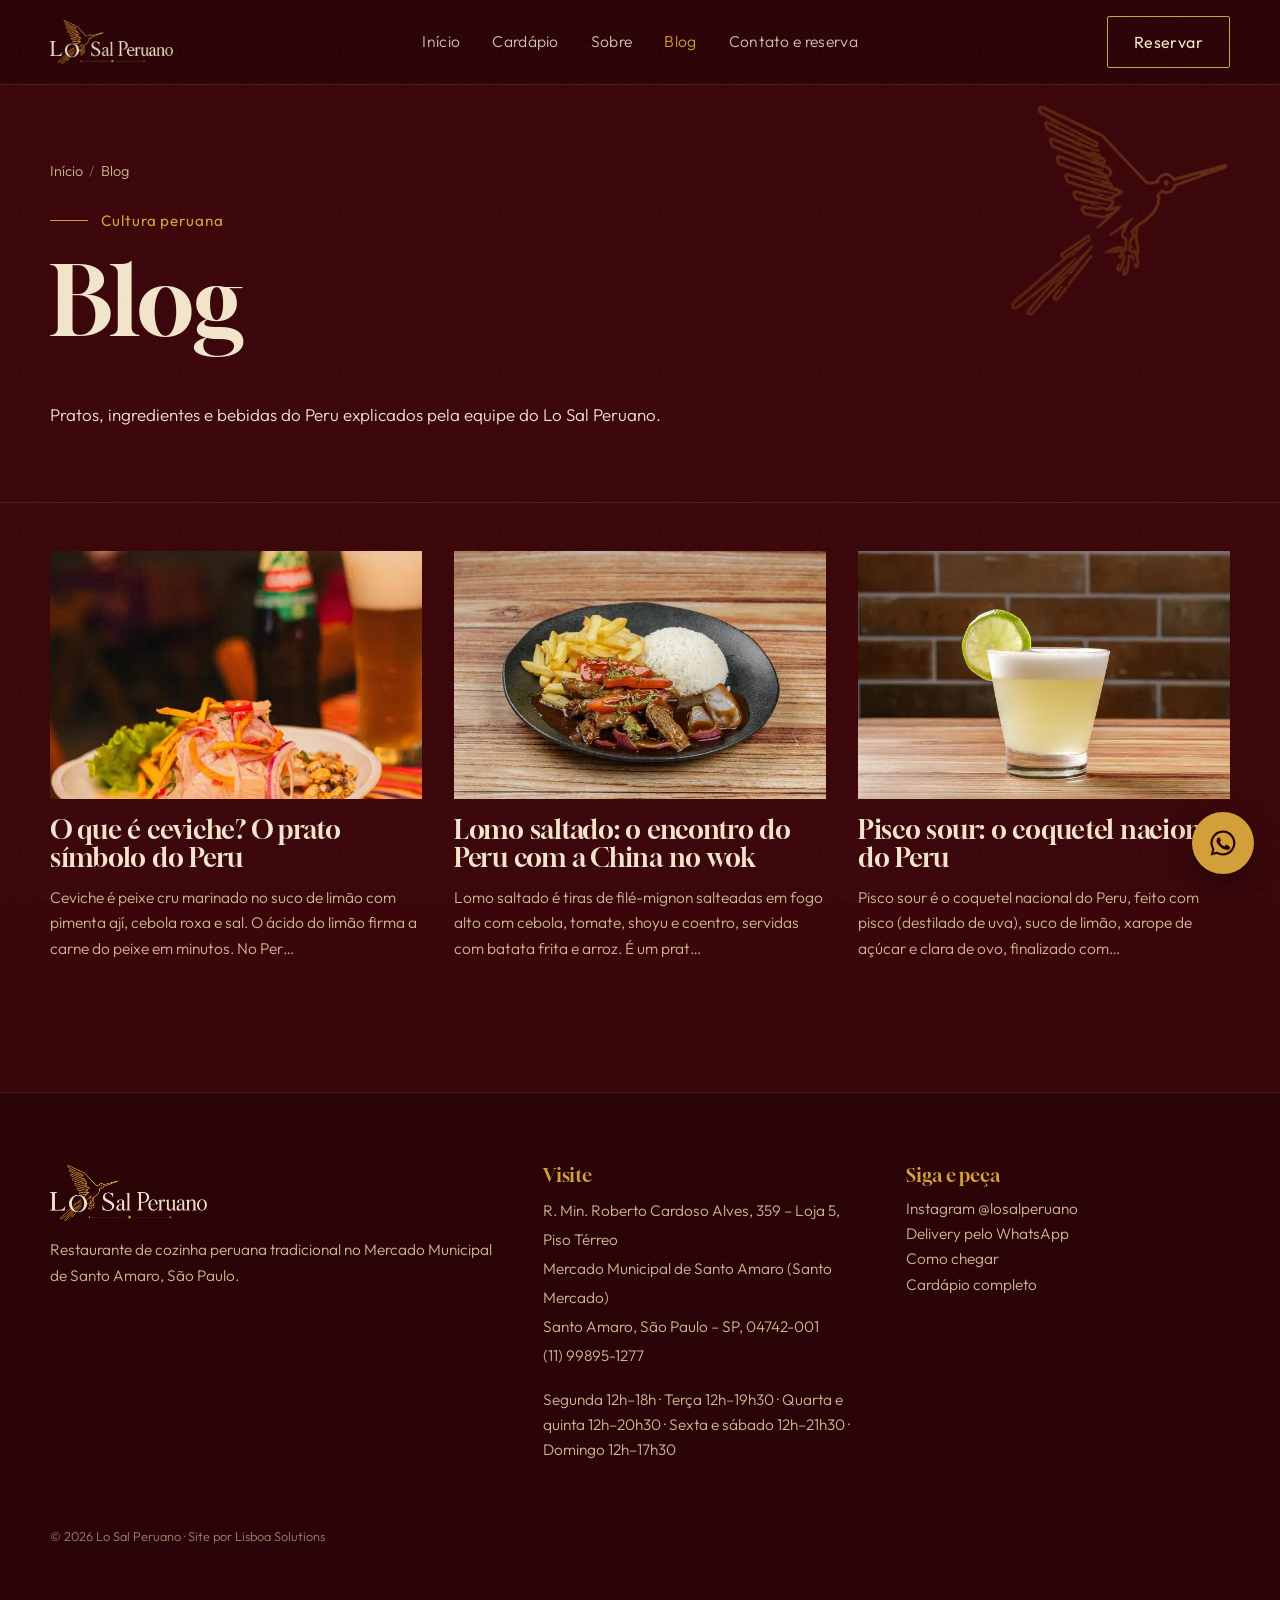
==== blog/index.html @ b94416a1 "Add files via upload" ====
<!doctype html><html lang="pt-BR"><head><meta charset="utf-8">
<script>(function(c,l,a,r,i,t,y){if(i==="CLARITY_ID")return;c[a]=c[a]||function(){(c[a].q=c[a].q||[]).push(arguments)};t=l.createElement(r);t.async=1;t.src="https://www.clarity.ms/tag/"+i;y=l.getElementsByTagName(r)[0];y.parentNode.insertBefore(t,y)})(window,document,"clarity","script","CLARITY_ID");</script>
<meta name="viewport" content="width=device-width,initial-scale=1,viewport-fit=cover">
<title>Blog Lo Sal Peruano | Cultura e Pratos do Peru</title><meta name="description" content="Ceviche, lomo saltado, pisco sour e outros clássicos da cozinha peruana explicados pelo Lo Sal Peruano, restaurante peruano em Santo Amaro, SP.">
<link rel="canonical" href="https://losalperuano.com.br/blog/"><meta name="robots" content="index,follow,max-image-preview:large">
<meta name="theme-color" content="#3B060A"><meta name="geo.region" content="BR-SP"><meta name="geo.placename" content="Santo Amaro, São Paulo">
<meta property="og:type" content="website"><meta property="og:locale" content="pt_BR"><meta property="og:site_name" content="Lo Sal Peruano">
<meta property="og:title" content="Blog Lo Sal Peruano | Cultura e Pratos do Peru"><meta property="og:description" content="Ceviche, lomo saltado, pisco sour e outros clássicos da cozinha peruana explicados pelo Lo Sal Peruano, restaurante peruano em Santo Amaro, SP."><meta property="og:url" content="https://losalperuano.com.br/blog/"><meta property="og:image" content="https://losalperuano.com.br/img/og.jpg">
<meta name="twitter:card" content="summary_large_image">
<link rel="icon" href="/favicon.ico" sizes="any"><link rel="icon" type="image/png" sizes="32x32" href="/favicon-32.png"><link rel="apple-touch-icon" href="/apple-touch-icon.png"><link rel="manifest" href="/site.webmanifest">
<link rel="preconnect" href="https://fonts.googleapis.com"><link rel="preconnect" href="https://fonts.gstatic.com" crossorigin>
<link rel="stylesheet" href="https://fonts.googleapis.com/css2?family=Gloock&family=Outfit:wght@300;400;500&display=swap" media="print" onload="this.media='all'">
<noscript><link rel="stylesheet" href="https://fonts.googleapis.com/css2?family=Gloock&family=Outfit:wght@300;400;500&display=swap"></noscript>
<link rel="stylesheet" href="/assets/style.css">
<script type="application/ld+json">{"@context":"https://schema.org","@graph":[{"@type":"BreadcrumbList","itemListElement":[{"@type":"ListItem","position":1,"name":"Início","item":"https://losalperuano.com.br/"},{"@type":"ListItem","position":2,"name":"Blog","item":"https://losalperuano.com.br/blog/"}]},{"@type":"Blog","url":"https://losalperuano.com.br/blog/","name":"Blog Lo Sal Peruano","publisher":{"@id":"https://losalperuano.com.br/#restaurante"}}]}</script></head><body><a class="skip" href="#conteudo">Pular para o conteúdo</a>
<header class="hdr"><div class="wrap"><a class="brand" href="/" aria-label="Lo Sal Peruano, página inicial"><img src="/img/logo.webp" alt="Lo Sal Peruano – Cocina Tradicional" width="600" height="214"></a>
<nav class="nav" aria-label="Principal"><a href="/">Início</a><a href="/cardapio/">Cardápio</a><a href="/sobre/">Sobre</a><a href="/blog/" aria-current="page">Blog</a><a href="/contato/">Contato e reserva</a></nav><a class="btn" href="https://wa.me/5511998951277?text=Ol%C3%A1%21%20Quero%20reservar%20uma%20mesa%20no%20Lo%20Sal%20Peruano." target="_blank" rel="noopener">Reservar</a>
<button class="menu-tg" aria-label="Abrir menu" aria-expanded="false"><span></span><span></span></button></div></header>
<main id="conteudo"><section class="page-hero"><img class="bird" src="/img/beija-flor.webp" alt="" width="256" height="248"><div class="wrap"><nav class="crumbs" aria-label="Você está em"><ol><li><a href="/">Início</a></li><li aria-current="page">Blog</li></ol></nav><p class="kicker">Cultura peruana</p><h1>Blog</h1><p class="lead">Pratos, ingredientes e bebidas do Peru explicados pela equipe do Lo Sal Peruano.</p></div></section><section style="padding-top:3rem"><div class="wrap posts"><a class="post-card rv" href="/blog/o-que-e-ceviche/"><img src="/img/ceviche-cusquena.webp" alt="O que é ceviche? O prato símbolo do Peru" width="640" height="427" loading="lazy"><h3>O que é ceviche? O prato símbolo do Peru</h3><p>Ceviche é peixe cru marinado no suco de limão com pimenta ají, cebola roxa e sal. O ácido do limão firma a carne do peixe em minutos. No Per…</p></a><a class="post-card rv" href="/blog/lomo-saltado/"><img src="/img/lomo-saltado.webp" alt="Lomo saltado: o encontro do Peru com a China no wok" width="640" height="427" loading="lazy"><h3>Lomo saltado: o encontro do Peru com a China no wok</h3><p>Lomo saltado é tiras de filé-mignon salteadas em fogo alto com cebola, tomate, shoyu e coentro, servidas com batata frita e arroz. É um prat…</p></a><a class="post-card rv" href="/blog/pisco-sour/"><img src="/img/pisco-sour.webp" alt="Pisco sour: o coquetel nacional do Peru" width="640" height="427" loading="lazy"><h3>Pisco sour: o coquetel nacional do Peru</h3><p>Pisco sour é o coquetel nacional do Peru, feito com pisco (destilado de uva), suco de limão, xarope de açúcar e clara de ovo, finalizado com…</p></a></div></section></main>
<footer class="ftr"><div class="wrap"><div class="grid"><div><img class="logo" src="/img/logo.webp" alt="Lo Sal Peruano" width="600" height="214" loading="lazy">
<p>Restaurante de cozinha peruana tradicional no Mercado Municipal de Santo Amaro, São Paulo.</p></div>
<div><h3>Visite</h3><address class="nap">R. Min. Roberto Cardoso Alves, 359 – Loja 5, Piso Térreo<br>Mercado Municipal de Santo Amaro (Santo Mercado)<br>Santo Amaro, São Paulo – SP, 04742-001<br><a href="tel:+551199895-1277">(11) 99895-1277</a></address><p style="margin-top:1rem">Segunda 12h–18h · Terça 12h–19h30 · Quarta e quinta 12h–20h30 · Sexta e sábado 12h–21h30 · Domingo 12h–17h30</p></div>
<div><h3>Siga e peça</h3><p><a href="https://www.instagram.com/losalperuano/" target="_blank" rel="noopener">Instagram @losalperuano</a><br><a href="https://wa.me/5511998951277?text=Ol%C3%A1%21%20Voc%C3%AAs%20fazem%20delivery%3F%20Quero%20fazer%20um%20pedido." target="_blank" rel="noopener">Delivery pelo WhatsApp</a><br><a href="https://www.google.com/maps?cid=2345966665367776987" target="_blank" rel="noopener">Como chegar</a><br><a href="/cardapio/">Cardápio completo</a></p></div></div>
<small>© 2026 Lo Sal Peruano · Site por Lisboa Solutions</small></div></footer>
<a class="fab" href="https://wa.me/5511998951277?text=Ol%C3%A1%21%20Quero%20reservar%20uma%20mesa%20no%20Lo%20Sal%20Peruano." target="_blank" rel="noopener" aria-label="Reservar pelo WhatsApp"><svg viewBox="0 0 24 24" aria-hidden="true"><path d="M12 2a10 10 0 0 0-8.6 15.1L2 22l5-1.3A10 10 0 1 0 12 2zm0 18.2c-1.5 0-3-.4-4.3-1.2l-.3-.2-3 .8.8-2.9-.2-.3A8.2 8.2 0 1 1 12 20.2zm4.5-6.1c-.2-.1-1.5-.7-1.7-.8-.2-.1-.4-.1-.6.1l-.8 1c-.1.2-.3.2-.5.1a6.7 6.7 0 0 1-3.3-2.9c-.3-.4.2-.4.7-1.3.1-.2 0-.3 0-.5l-.8-1.8c-.2-.5-.4-.4-.6-.4h-.5c-.2 0-.5.1-.7.3-.2.3-.9.9-.9 2.2s1 2.6 1.1 2.7c.1.2 1.9 2.9 4.6 4 1.7.7 2.4.8 3.2.7.5-.1 1.5-.6 1.8-1.2.2-.6.2-1.1.1-1.2l-.4-.2z"/></svg></a>
<nav class="bbar" aria-label="Ações rápidas"><a href="https://wa.me/5511998951277?text=Ol%C3%A1%21%20Quero%20reservar%20uma%20mesa%20no%20Lo%20Sal%20Peruano." target="_blank" rel="noopener"><svg viewBox="0 0 24 24" aria-hidden="true"><path d="M12 2a10 10 0 0 0-8.6 15.1L2 22l5-1.3A10 10 0 1 0 12 2zm0 18.2c-1.5 0-3-.4-4.3-1.2l-.3-.2-3 .8.8-2.9-.2-.3A8.2 8.2 0 1 1 12 20.2zm4.5-6.1c-.2-.1-1.5-.7-1.7-.8-.2-.1-.4-.1-.6.1l-.8 1c-.1.2-.3.2-.5.1a6.7 6.7 0 0 1-3.3-2.9c-.3-.4.2-.4.7-1.3.1-.2 0-.3 0-.5l-.8-1.8c-.2-.5-.4-.4-.6-.4h-.5c-.2 0-.5.1-.7.3-.2.3-.9.9-.9 2.2s1 2.6 1.1 2.7c.1.2 1.9 2.9 4.6 4 1.7.7 2.4.8 3.2.7.5-.1 1.5-.6 1.8-1.2.2-.6.2-1.1.1-1.2l-.4-.2z"/></svg>Reservar</a><a href="/cardapio/"><svg viewBox="0 0 24 24" aria-hidden="true"><path d="M4 3h2v8a2 2 0 0 0 2 2v8h2v-8a2 2 0 0 0 2-2V3h-2v6H9V3H7v6H6V3zm13 0c-2 0-3 2.5-3 6v5h2v7h2V3z"/></svg>Cardápio</a><a href="https://www.google.com/maps?cid=2345966665367776987" target="_blank" rel="noopener"><svg viewBox="0 0 24 24" aria-hidden="true"><path d="M12 2a7 7 0 0 0-7 7c0 5.2 7 13 7 13s7-7.8 7-13a7 7 0 0 0-7-7zm0 9.5A2.5 2.5 0 1 1 12 6.5a2.5 2.5 0 0 1 0 5z"/></svg>Rotas</a></nav>
<script src="/assets/main.js" defer></script></body></html>
---- assets/style.css ----
:root{--vinho:#3B060A;--vinho-2:#2A0407;--vinho-3:#4E0D12;--creme:#F4E6CC;--creme-2:#E9D6B2;--ouro:#D4A03A;--ouro-2:#B9842A;--txt:#F4E6CC;--muted:#CDB896;--serif:"Gloock",Georgia,"Times New Roman",serif;--sans:"Outfit",system-ui,-apple-system,"Segoe UI",sans-serif;--w:1180px;--r:2px}
*,*::before,*::after{box-sizing:border-box}
html{scroll-behavior:smooth;-webkit-text-size-adjust:100%}
body{margin:0;background:var(--vinho);color:var(--txt);font:300 1.0625rem/1.65 var(--sans);overflow-x:hidden}
body::before{content:"";position:fixed;inset:0;pointer-events:none;z-index:999;opacity:.07;background-image:url("data:image/svg+xml,%3Csvg xmlns='http://www.w3.org/2000/svg' width='160' height='160'%3E%3Cfilter id='n'%3E%3CfeTurbulence baseFrequency='.9' numOctaves='2'/%3E%3C/filter%3E%3Crect width='100%25' height='100%25' filter='url(%23n)'/%3E%3C/svg%3E")}
img{max-width:100%;height:auto;display:block}
a{color:inherit}
h1,h2,h3{font-family:var(--serif);font-weight:400;line-height:1.08;margin:0 0 .5em;letter-spacing:-.01em;color:var(--creme)}
h1{font-size:clamp(2.6rem,7.5vw,6rem)}
h2{font-size:clamp(2rem,4.6vw,3.6rem)}
h3{font-size:clamp(1.3rem,2.2vw,1.65rem)}
p{margin:0 0 1em;max-width:68ch}
.wrap{width:min(var(--w),100% - 2.5rem);margin-inline:auto}
.skip{position:absolute;left:-999px}.skip:focus{left:1rem;top:1rem;z-index:1000;background:var(--creme);color:var(--vinho);padding:.5rem 1rem}
.kicker{font-family:var(--sans);font-weight:400;color:var(--ouro);font-size:.95rem;letter-spacing:.06em;margin:0 0 1rem;display:flex;align-items:center;gap:.8rem}
.kicker::before{content:"";width:2.4rem;height:1px;background:var(--ouro)}
/* header */
.hdr{position:fixed;inset:0 0 auto;z-index:50;transition:background .4s,backdrop-filter .4s;padding:1rem 0}
.hdr.solid{background:rgba(42,4,7,.88);backdrop-filter:blur(10px);-webkit-backdrop-filter:blur(10px);border-bottom:1px solid rgba(212,160,58,.18)}
.hdr .wrap{display:flex;align-items:center;justify-content:space-between;gap:1rem}
.brand img{height:44px;width:auto}
.nav{display:flex;gap:2rem;align-items:center}
.nav a{text-decoration:none;font-size:.98rem;letter-spacing:.02em;opacity:.85;transition:opacity .2s,color .2s}
.nav a:hover,.nav a[aria-current]{opacity:1;color:var(--ouro)}
.btn{display:inline-flex;align-items:center;gap:.6rem;padding:.95rem 1.6rem;border:1px solid var(--ouro);color:var(--creme);text-decoration:none;font:400 1rem var(--sans);letter-spacing:.03em;border-radius:var(--r);transition:background .3s,color .3s;cursor:pointer;background:transparent}
.btn:hover{background:var(--ouro);color:var(--vinho-2)}
.btn.fill{background:var(--ouro);color:var(--vinho-2)}.btn.fill:hover{background:var(--creme)}
.btn svg{width:1.15em;height:1.15em;fill:currentColor}
.menu-tg{display:none;background:none;border:0;color:var(--creme);padding:.4rem;cursor:pointer}
.menu-tg span{display:block;width:26px;height:1px;background:currentColor;margin:7px 0}
/* hero */
.hero{position:relative;min-height:100svh;display:grid;align-items:end;overflow:hidden}
.hero picture,.hero img{position:absolute;inset:0;width:100%;height:100%;object-fit:cover}
.hero img{animation:kb 18s ease-out both}
@keyframes kb{from{transform:scale(1.12)}to{transform:scale(1)}}
.hero::after{content:"";position:absolute;inset:0;background:linear-gradient(180deg,rgba(42,4,7,.6) 0%,rgba(42,4,7,.35) 35%,rgba(42,4,7,.9) 72%,var(--vinho) 100%)}
.hero .wrap{position:relative;z-index:2;padding:9rem 0 4.5rem}
.hero h1{max-width:11ch}
.hero .lead{font-size:clamp(1.1rem,1.6vw,1.3rem);color:var(--creme-2);max-width:42ch}
.hero .ctas{display:flex;flex-wrap:wrap;gap:1rem;margin-top:2rem}
.rating{display:inline-flex;align-items:center;gap:.6rem;margin-top:2rem;color:var(--muted);font-size:.95rem}
.rating b{font-family:var(--serif);font-weight:400;font-size:1.6rem;color:var(--ouro)}
.page-hero{padding:10rem 0 3.5rem;position:relative;border-bottom:1px solid rgba(212,160,58,.15)}
.page-hero .bird{position:absolute;right:4%;top:6.5rem;width:min(220px,30vw);opacity:.22}
/* sections */
section{padding:clamp(4.5rem,9vw,8rem) 0}
.resumo{background:var(--creme);color:var(--vinho)}
.resumo h2,.resumo h3{color:var(--vinho)}
.resumo .kicker{color:var(--ouro-2)}.resumo .kicker::before{background:var(--ouro-2)}
.resumo-grid{display:grid;grid-template-columns:1.1fr 1fr;gap:clamp(2rem,6vw,6rem);align-items:start}
.facts{list-style:none;padding:0;margin:0;border-top:1px solid rgba(59,6,10,.2)}
.facts li{display:grid;grid-template-columns:9rem 1fr;gap:1rem;padding:1rem 0;border-bottom:1px solid rgba(59,6,10,.2)}
.facts span{color:var(--ouro-2);font-weight:400}
.facts a{color:var(--vinho)}
/* signature */
.sig{display:grid;grid-template-columns:repeat(12,1fr);gap:1.5rem}
.dish{position:relative;overflow:hidden;background:var(--vinho-2);text-decoration:none}
.dish img{width:100%;height:100%;object-fit:cover;transition:transform 1.2s cubic-bezier(.2,.7,.2,1)}
.dish:hover img{transform:scale(1.06)}
.dish .cap{position:absolute;inset:auto 0 0;padding:1.6rem;background:linear-gradient(transparent,rgba(42,4,7,.92))}
.dish .cap h3{margin:0 0 .2rem}
.dish .cap p{margin:0;color:var(--muted);font-size:.95rem}
.dish .pr{color:var(--ouro);font-family:var(--serif);font-size:1.1rem}
.d1{grid-column:span 7;aspect-ratio:4/5}.d2{grid-column:span 5;aspect-ratio:4/5;margin-top:5rem}
.d3,.d4,.d5{grid-column:span 4;aspect-ratio:1}
.split{display:grid;grid-template-columns:1fr 1fr;gap:clamp(2rem,6vw,6rem);align-items:center}
.split img{aspect-ratio:4/5;object-fit:cover;width:100%}
.band{background:var(--vinho-2);border-block:1px solid rgba(212,160,58,.15)}
.band .bird{width:90px;margin-bottom:1.5rem}
/* menu */
.mnav{position:sticky;top:76px;z-index:20;background:rgba(42,4,7,.95);backdrop-filter:blur(8px);border-bottom:1px solid rgba(212,160,58,.18)}
.mnav ul{display:flex;gap:1.6rem;overflow-x:auto;list-style:none;margin:0;padding:1rem 0;scrollbar-width:none}
.mnav ul::-webkit-scrollbar{display:none}
.mnav a{white-space:nowrap;text-decoration:none;opacity:.8;font-size:.97rem}.mnav a:hover{color:var(--ouro);opacity:1}
.msec{padding:4.5rem 0 1rem;scroll-margin-top:140px}
.msec header{display:flex;align-items:baseline;gap:1.2rem;border-bottom:1px solid var(--ouro);padding-bottom:1rem;margin-bottom:2rem}
.msec header h2{margin:0}
.msec header em{font-style:normal;color:var(--muted)}
.items{display:grid;grid-template-columns:1fr 1fr;gap:2.5rem 4rem}
.item{display:grid;grid-template-columns:auto 1fr;gap:1.2rem;align-items:start}
.item img{width:112px;height:112px;object-fit:cover;border-radius:50%;border:1px solid rgba(212,160,58,.4)}
.item .row{display:flex;align-items:baseline;gap:.6rem}
.item h3{margin:0;font-size:1.35rem}
.item .row i{flex:1;border-bottom:1px dotted rgba(212,160,58,.5);transform:translateY(-.3em)}
.item .row b{font-family:var(--serif);font-weight:400;color:var(--ouro);white-space:nowrap;font-size:1.15rem}
.item p{margin:.4rem 0 0;color:var(--muted);font-size:.97rem}
.item .vs{font-size:.92rem;color:var(--creme-2);margin-top:.3rem}
.tag{display:inline-block;font-size:.78rem;border:1px solid var(--ouro);color:var(--ouro);padding:.05rem .5rem;margin-left:.4rem;vertical-align:middle;border-radius:20px;font-family:var(--sans)}
/* faq */
.faq details{border-bottom:1px solid rgba(212,160,58,.25);padding:1.3rem 0}
.faq summary{cursor:pointer;list-style:none;font-family:var(--serif);font-size:clamp(1.2rem,2vw,1.5rem);display:flex;justify-content:space-between;gap:1rem}
.faq summary::-webkit-details-marker{display:none}
.faq summary::after{content:"+";color:var(--ouro);transition:transform .3s}
.faq details[open] summary::after{transform:rotate(45deg)}
.faq details p{margin:.9rem 0 0;color:var(--creme-2)}
/* contact */
.map{width:100%;aspect-ratio:4/3;border:0;filter:grayscale(.4) contrast(1.05) sepia(.25)}
.nap{font-style:normal;line-height:1.9}
.nap strong{font-family:var(--serif);font-weight:400;font-size:1.4rem;display:block;margin-bottom:.4rem}
.wa-list{display:grid;gap:.8rem;margin:1.5rem 0}
/* blog */
.posts{display:grid;grid-template-columns:repeat(3,1fr);gap:2rem}
.post-card{text-decoration:none;display:block}
.post-card img{aspect-ratio:3/2;object-fit:cover;width:100%;margin-bottom:1rem}
.post-card p{color:var(--muted);font-size:.97rem}
.article{max-width:720px}
.article p,.article li{font-size:1.1rem;color:var(--creme-2)}
.article h2{font-size:clamp(1.6rem,3vw,2.2rem);margin-top:2.2rem}
.tldr{border-left:2px solid var(--ouro);padding:1rem 1.4rem;background:rgba(244,230,204,.05);margin:0 0 2rem}
.tldr p{margin:0}
.crumbs{font-size:.9rem;color:var(--muted);margin-bottom:1.5rem}
.crumbs ol{list-style:none;padding:0;margin:0;display:flex;flex-wrap:wrap;gap:.4rem}
.crumbs li+li::before{content:"/";margin-right:.4rem;opacity:.5}
.crumbs a{text-decoration:none}.crumbs a:hover{color:var(--ouro)}
/* footer */
.ftr{background:var(--vinho-2);padding:4.5rem 0 7rem;border-top:1px solid rgba(212,160,58,.18);font-size:.96rem;color:var(--muted)}
.ftr .grid{display:grid;grid-template-columns:1.4fr 1fr 1fr;gap:2.5rem}
.ftr h3{font-size:1.2rem;color:var(--ouro)}
.ftr a{text-decoration:none}.ftr a:hover{color:var(--ouro)}
.ftr .logo{height:56px;width:auto;margin-bottom:1rem}
.ftr small{display:block;margin-top:3rem;opacity:.7}
/* floating / bottom bar */
.fab{position:fixed;right:1.6rem;bottom:1.6rem;z-index:60;width:62px;height:62px;border-radius:50%;background:var(--ouro);display:grid;place-items:center;box-shadow:0 10px 30px rgba(0,0,0,.4);transition:transform .3s}
.fab:hover{transform:scale(1.08)}.fab svg{width:30px;height:30px;fill:var(--vinho-2)}
.bbar{display:none}
/* reveal */
.rv{opacity:0;transform:translateY(28px);transition:opacity 1s cubic-bezier(.2,.7,.2,1),transform 1s cubic-bezier(.2,.7,.2,1)}
.rv.in{opacity:1;transform:none}
@media (prefers-reduced-motion:reduce){.rv{opacity:1;transform:none}.hero img{animation:none}*{transition:none!important}}
@media (max-width:900px){
 .nav{position:fixed;inset:0;background:var(--vinho-2);flex-direction:column;justify-content:center;gap:1.6rem;font-size:1.6rem;transform:translateX(100%);transition:transform .4s}
 .nav a{font-family:var(--serif);font-size:1.9rem}
 .nav.open{transform:none}.menu-tg{display:block;position:relative;z-index:60}
 .hdr .btn{display:none}
 .resumo-grid,.split,.items,.ftr .grid{grid-template-columns:1fr}
 .posts{grid-template-columns:1fr}
 .sig{grid-template-columns:1fr 1fr;gap:1rem}
 .d1,.d2{grid-column:span 2;margin:0;aspect-ratio:4/5}.d3,.d4,.d5{grid-column:span 1}.d5{grid-column:span 2;aspect-ratio:16/10}
 .facts li{grid-template-columns:1fr;gap:.2rem}
 .fab{display:none}
 .bbar{display:grid;grid-template-columns:1.4fr 1fr 1fr;position:fixed;inset:auto 0 0;z-index:60;background:var(--vinho-2);border-top:1px solid rgba(212,160,58,.3);padding-bottom:env(safe-area-inset-bottom)}
 .bbar a{display:flex;flex-direction:column;align-items:center;gap:.15rem;padding:.6rem .3rem;text-decoration:none;font-size:.8rem}
 .bbar a:first-child{background:var(--ouro);color:var(--vinho-2);font-weight:500}
 .bbar svg{width:20px;height:20px;fill:currentColor}
 .mnav{top:70px}
 .item img{width:84px;height:84px}
}
.item.noimg{grid-template-columns:1fr}
@media (min-width:901px){.hero::before{content:"";position:absolute;inset:0;z-index:1;background:linear-gradient(90deg,rgba(42,4,7,.85),rgba(42,4,7,0) 60%)}}
.hrs li{grid-template-columns:7rem 1fr;border-color:rgba(212,160,58,.2)}.hrs span{color:var(--ouro)}
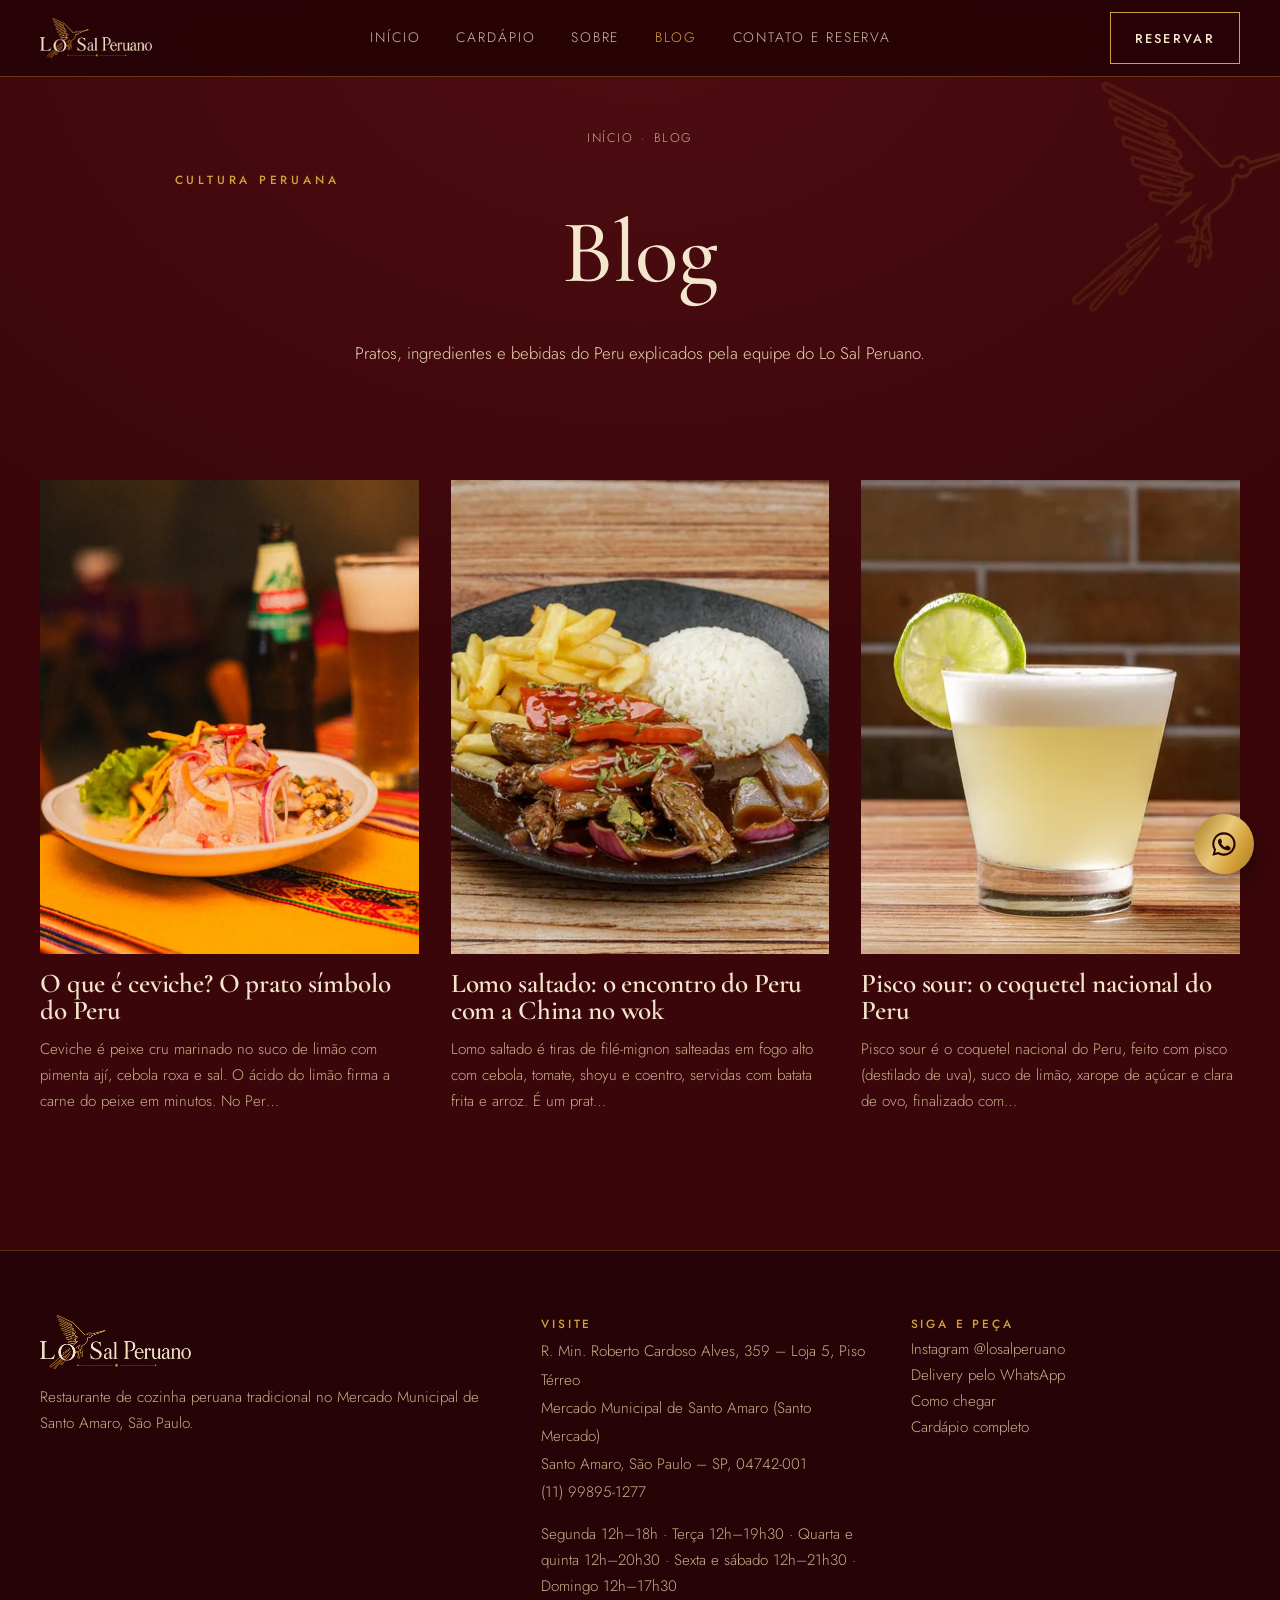
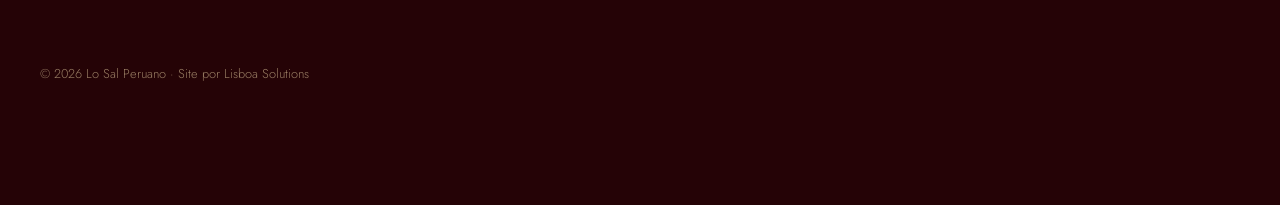
==== commit 260252f3: "Add files via upload" ====
--- a/blog/index.html
+++ b/blog/index.html
@@ -9,14 +9,14 @@
 <meta name="twitter:card" content="summary_large_image">
 <link rel="icon" href="/favicon.ico" sizes="any"><link rel="icon" type="image/png" sizes="32x32" href="/favicon-32.png"><link rel="apple-touch-icon" href="/apple-touch-icon.png"><link rel="manifest" href="/site.webmanifest">
 <link rel="preconnect" href="https://fonts.googleapis.com"><link rel="preconnect" href="https://fonts.gstatic.com" crossorigin>
-<link rel="stylesheet" href="https://fonts.googleapis.com/css2?family=Gloock&family=Outfit:wght@300;400;500&display=swap" media="print" onload="this.media='all'">
-<noscript><link rel="stylesheet" href="https://fonts.googleapis.com/css2?family=Gloock&family=Outfit:wght@300;400;500&display=swap"></noscript>
+<link rel="stylesheet" href="https://fonts.googleapis.com/css2?family=Cormorant+Garamond:ital,wght@0,500;0,600;1,400&family=Jost:wght@300;400;500&display=swap" media="print" onload="this.media='all'">
+<noscript><link rel="stylesheet" href="https://fonts.googleapis.com/css2?family=Cormorant+Garamond:ital,wght@0,500;0,600;1,400&family=Jost:wght@300;400;500&display=swap"></noscript>
 <link rel="stylesheet" href="/assets/style.css">
 <script type="application/ld+json">{"@context":"https://schema.org","@graph":[{"@type":"BreadcrumbList","itemListElement":[{"@type":"ListItem","position":1,"name":"Início","item":"https://losalperuano.com.br/"},{"@type":"ListItem","position":2,"name":"Blog","item":"https://losalperuano.com.br/blog/"}]},{"@type":"Blog","url":"https://losalperuano.com.br/blog/","name":"Blog Lo Sal Peruano","publisher":{"@id":"https://losalperuano.com.br/#restaurante"}}]}</script></head><body><a class="skip" href="#conteudo">Pular para o conteúdo</a>
 <header class="hdr"><div class="wrap"><a class="brand" href="/" aria-label="Lo Sal Peruano, página inicial"><img src="/img/logo.webp" alt="Lo Sal Peruano – Cocina Tradicional" width="600" height="214"></a>
 <nav class="nav" aria-label="Principal"><a href="/">Início</a><a href="/cardapio/">Cardápio</a><a href="/sobre/">Sobre</a><a href="/blog/" aria-current="page">Blog</a><a href="/contato/">Contato e reserva</a></nav><a class="btn" href="https://wa.me/5511998951277?text=Ol%C3%A1%21%20Quero%20reservar%20uma%20mesa%20no%20Lo%20Sal%20Peruano." target="_blank" rel="noopener">Reservar</a>
 <button class="menu-tg" aria-label="Abrir menu" aria-expanded="false"><span></span><span></span></button></div></header>
-<main id="conteudo"><section class="page-hero"><img class="bird" src="/img/beija-flor.webp" alt="" width="256" height="248"><div class="wrap"><nav class="crumbs" aria-label="Você está em"><ol><li><a href="/">Início</a></li><li aria-current="page">Blog</li></ol></nav><p class="kicker">Cultura peruana</p><h1>Blog</h1><p class="lead">Pratos, ingredientes e bebidas do Peru explicados pela equipe do Lo Sal Peruano.</p></div></section><section style="padding-top:3rem"><div class="wrap posts"><a class="post-card rv" href="/blog/o-que-e-ceviche/"><img src="/img/ceviche-cusquena.webp" alt="O que é ceviche? O prato símbolo do Peru" width="640" height="427" loading="lazy"><h3>O que é ceviche? O prato símbolo do Peru</h3><p>Ceviche é peixe cru marinado no suco de limão com pimenta ají, cebola roxa e sal. O ácido do limão firma a carne do peixe em minutos. No Per…</p></a><a class="post-card rv" href="/blog/lomo-saltado/"><img src="/img/lomo-saltado.webp" alt="Lomo saltado: o encontro do Peru com a China no wok" width="640" height="427" loading="lazy"><h3>Lomo saltado: o encontro do Peru com a China no wok</h3><p>Lomo saltado é tiras de filé-mignon salteadas em fogo alto com cebola, tomate, shoyu e coentro, servidas com batata frita e arroz. É um prat…</p></a><a class="post-card rv" href="/blog/pisco-sour/"><img src="/img/pisco-sour.webp" alt="Pisco sour: o coquetel nacional do Peru" width="640" height="427" loading="lazy"><h3>Pisco sour: o coquetel nacional do Peru</h3><p>Pisco sour é o coquetel nacional do Peru, feito com pisco (destilado de uva), suco de limão, xarope de açúcar e clara de ovo, finalizado com…</p></a></div></section></main>
+<main id="conteudo"><section class="page-hero"><img class="bird" src="/img/beija-flor.webp" alt="" width="256" height="248"><div class="wrap"><nav class="crumbs" aria-label="Você está em"><ol><li><a href="/">Início</a></li><li aria-current="page">Blog</li></ol></nav><p class="kicker">Cultura peruana</p><h1>Blog</h1><p class="lead">Pratos, ingredientes e bebidas do Peru explicados pela equipe do Lo Sal Peruano.</p></div></section><section style="padding-top:3rem"><div class="wrap posts"><a class="post-card rv" href="/blog/o-que-e-ceviche/"><img src="/img/slide/ceviche-de-pescado.webp" alt="O que é ceviche? O prato símbolo do Peru" width="640" height="427" loading="lazy"><h3>O que é ceviche? O prato símbolo do Peru</h3><p>Ceviche é peixe cru marinado no suco de limão com pimenta ají, cebola roxa e sal. O ácido do limão firma a carne do peixe em minutos. No Per…</p></a><a class="post-card rv" href="/blog/lomo-saltado/"><img src="/img/sq/lomo-saltado.webp" alt="Lomo saltado: o encontro do Peru com a China no wok" width="640" height="427" loading="lazy"><h3>Lomo saltado: o encontro do Peru com a China no wok</h3><p>Lomo saltado é tiras de filé-mignon salteadas em fogo alto com cebola, tomate, shoyu e coentro, servidas com batata frita e arroz. É um prat…</p></a><a class="post-card rv" href="/blog/pisco-sour/"><img src="/img/sq/pisco-sour.webp" alt="Pisco sour: o coquetel nacional do Peru" width="640" height="427" loading="lazy"><h3>Pisco sour: o coquetel nacional do Peru</h3><p>Pisco sour é o coquetel nacional do Peru, feito com pisco (destilado de uva), suco de limão, xarope de açúcar e clara de ovo, finalizado com…</p></a></div></section></main>
 <footer class="ftr"><div class="wrap"><div class="grid"><div><img class="logo" src="/img/logo.webp" alt="Lo Sal Peruano" width="600" height="214" loading="lazy">
 <p>Restaurante de cozinha peruana tradicional no Mercado Municipal de Santo Amaro, São Paulo.</p></div>
 <div><h3>Visite</h3><address class="nap">R. Min. Roberto Cardoso Alves, 359 – Loja 5, Piso Térreo<br>Mercado Municipal de Santo Amaro (Santo Mercado)<br>Santo Amaro, São Paulo – SP, 04742-001<br><a href="tel:+551199895-1277">(11) 99895-1277</a></address><p style="margin-top:1rem">Segunda 12h–18h · Terça 12h–19h30 · Quarta e quinta 12h–20h30 · Sexta e sábado 12h–21h30 · Domingo 12h–17h30</p></div>
--- a/assets/style.css
+++ b/assets/style.css
@@ -1,150 +1,188 @@
-:root{--vinho:#3B060A;--vinho-2:#2A0407;--vinho-3:#4E0D12;--creme:#F4E6CC;--creme-2:#E9D6B2;--ouro:#D4A03A;--ouro-2:#B9842A;--txt:#F4E6CC;--muted:#CDB896;--serif:"Gloock",Georgia,"Times New Roman",serif;--sans:"Outfit",system-ui,-apple-system,"Segoe UI",sans-serif;--w:1180px;--r:2px}
+:root{--vinho:#3B060A;--vinho-2:#250306;--vinho-3:#4A0B10;--creme:#F4E6CC;--creme-2:#E6D3B0;--ouro:#D4A03A;--ouro-2:#E9C877;--ouro-3:#A87A24;--muted:#C9B08A;--serif:"Cormorant Garamond","Cormorant",Georgia,serif;--sans:"Jost",system-ui,-apple-system,"Segoe UI",sans-serif;--w:1200px;--line:rgba(212,160,58,.28);--gold:linear-gradient(120deg,#A87A24 0%,#E9C877 45%,#D4A03A 70%,#A87A24 100%)}
 *,*::before,*::after{box-sizing:border-box}
 html{scroll-behavior:smooth;-webkit-text-size-adjust:100%}
-body{margin:0;background:var(--vinho);color:var(--txt);font:300 1.0625rem/1.65 var(--sans);overflow-x:hidden}
-body::before{content:"";position:fixed;inset:0;pointer-events:none;z-index:999;opacity:.07;background-image:url("data:image/svg+xml,%3Csvg xmlns='http://www.w3.org/2000/svg' width='160' height='160'%3E%3Cfilter id='n'%3E%3CfeTurbulence baseFrequency='.9' numOctaves='2'/%3E%3C/filter%3E%3Crect width='100%25' height='100%25' filter='url(%23n)'/%3E%3C/svg%3E")}
+body{margin:0;background:var(--vinho);color:var(--creme);font:300 1.05rem/1.7 var(--sans);overflow-x:hidden;-webkit-font-smoothing:antialiased;background-image:radial-gradient(120% 60% at 50% 0%,#4E0D12 0%,transparent 60%)}
 img{max-width:100%;height:auto;display:block}
 a{color:inherit}
-h1,h2,h3{font-family:var(--serif);font-weight:400;line-height:1.08;margin:0 0 .5em;letter-spacing:-.01em;color:var(--creme)}
-h1{font-size:clamp(2.6rem,7.5vw,6rem)}
-h2{font-size:clamp(2rem,4.6vw,3.6rem)}
-h3{font-size:clamp(1.3rem,2.2vw,1.65rem)}
-p{margin:0 0 1em;max-width:68ch}
+h1,h2,h3{font-family:var(--serif);font-weight:500;line-height:1.02;margin:0 0 .45em;color:var(--creme);letter-spacing:-.005em}
+h1{font-size:clamp(2.9rem,11vw,5.6rem)}
+h2{font-size:clamp(2.2rem,7.5vw,3.8rem)}
+h3{font-size:clamp(1.35rem,4.6vw,1.7rem);font-weight:600}
+h1 em,h2 em{font-style:italic;font-weight:400;background:var(--gold);-webkit-background-clip:text;background-clip:text;color:transparent}
+p{margin:0 0 1em;max-width:62ch}
 .wrap{width:min(var(--w),100% - 2.5rem);margin-inline:auto}
 .skip{position:absolute;left:-999px}.skip:focus{left:1rem;top:1rem;z-index:1000;background:var(--creme);color:var(--vinho);padding:.5rem 1rem}
-.kicker{font-family:var(--sans);font-weight:400;color:var(--ouro);font-size:.95rem;letter-spacing:.06em;margin:0 0 1rem;display:flex;align-items:center;gap:.8rem}
-.kicker::before{content:"";width:2.4rem;height:1px;background:var(--ouro)}
+.kicker{font:500 .74rem/1.4 var(--sans);letter-spacing:.32em;text-transform:uppercase;color:var(--ouro);margin:0 0 1.2rem;display:flex;align-items:center;gap:.9rem}
+.kicker::before{content:"";width:28px;height:1px;background:var(--ouro);flex:none}
+.orn{display:flex;align-items:center;gap:.8rem;color:var(--ouro);margin:1.6rem 0}
+.orn::before,.orn::after{content:"";height:1px;flex:1;max-width:120px;background:linear-gradient(90deg,transparent,var(--ouro))}
+.orn::after{transform:scaleX(-1)}
+.orn i{width:7px;height:7px;background:var(--ouro);transform:rotate(45deg)}
 /* header */
-.hdr{position:fixed;inset:0 0 auto;z-index:50;transition:background .4s,backdrop-filter .4s;padding:1rem 0}
-.hdr.solid{background:rgba(42,4,7,.88);backdrop-filter:blur(10px);-webkit-backdrop-filter:blur(10px);border-bottom:1px solid rgba(212,160,58,.18)}
+.hdr{position:fixed;inset:0 0 auto;z-index:50;padding:.75rem 0;transition:background .35s,box-shadow .35s;padding-top:calc(.75rem + env(safe-area-inset-top))}
+.hdr.solid{background:rgba(37,3,6,.9);backdrop-filter:blur(12px);-webkit-backdrop-filter:blur(12px);box-shadow:0 1px 0 var(--line)}
 .hdr .wrap{display:flex;align-items:center;justify-content:space-between;gap:1rem}
-.brand img{height:44px;width:auto}
-.nav{display:flex;gap:2rem;align-items:center}
-.nav a{text-decoration:none;font-size:.98rem;letter-spacing:.02em;opacity:.85;transition:opacity .2s,color .2s}
+.brand img{height:40px;width:auto}
+.nav{display:flex;gap:2.2rem;align-items:center}
+.nav a{text-decoration:none;font-size:.86rem;letter-spacing:.14em;text-transform:uppercase;opacity:.82;transition:opacity .2s,color .2s}
 .nav a:hover,.nav a[aria-current]{opacity:1;color:var(--ouro)}
-.btn{display:inline-flex;align-items:center;gap:.6rem;padding:.95rem 1.6rem;border:1px solid var(--ouro);color:var(--creme);text-decoration:none;font:400 1rem var(--sans);letter-spacing:.03em;border-radius:var(--r);transition:background .3s,color .3s;cursor:pointer;background:transparent}
-.btn:hover{background:var(--ouro);color:var(--vinho-2)}
-.btn.fill{background:var(--ouro);color:var(--vinho-2)}.btn.fill:hover{background:var(--creme)}
-.btn svg{width:1.15em;height:1.15em;fill:currentColor}
-.menu-tg{display:none;background:none;border:0;color:var(--creme);padding:.4rem;cursor:pointer}
+.btn{display:inline-flex;align-items:center;justify-content:center;gap:.6rem;min-height:52px;padding:.85rem 1.5rem;border:1px solid var(--ouro);color:var(--creme);text-decoration:none;font:500 .8rem var(--sans);letter-spacing:.18em;text-transform:uppercase;transition:background .3s,color .3s,border-color .3s;background:transparent}
+.btn:hover{background:rgba(212,160,58,.12)}
+.btn.fill{background:var(--gold);border-color:transparent;color:var(--vinho-2)}
+.btn.fill:hover{filter:brightness(1.08)}
+.btn svg{width:18px;height:18px;fill:currentColor;flex:none}
+.menu-tg{display:none;background:none;border:0;color:var(--creme);padding:.5rem;cursor:pointer}
 .menu-tg span{display:block;width:26px;height:1px;background:currentColor;margin:7px 0}
 /* hero */
-.hero{position:relative;min-height:100svh;display:grid;align-items:end;overflow:hidden}
-.hero picture,.hero img{position:absolute;inset:0;width:100%;height:100%;object-fit:cover}
-.hero img{animation:kb 18s ease-out both}
-@keyframes kb{from{transform:scale(1.12)}to{transform:scale(1)}}
-.hero::after{content:"";position:absolute;inset:0;background:linear-gradient(180deg,rgba(42,4,7,.6) 0%,rgba(42,4,7,.35) 35%,rgba(42,4,7,.9) 72%,var(--vinho) 100%)}
-.hero .wrap{position:relative;z-index:2;padding:9rem 0 4.5rem}
-.hero h1{max-width:11ch}
-.hero .lead{font-size:clamp(1.1rem,1.6vw,1.3rem);color:var(--creme-2);max-width:42ch}
-.hero .ctas{display:flex;flex-wrap:wrap;gap:1rem;margin-top:2rem}
-.rating{display:inline-flex;align-items:center;gap:.6rem;margin-top:2rem;color:var(--muted);font-size:.95rem}
-.rating b{font-family:var(--serif);font-weight:400;font-size:1.6rem;color:var(--ouro)}
-.page-hero{padding:10rem 0 3.5rem;position:relative;border-bottom:1px solid rgba(212,160,58,.15)}
-.page-hero .bird{position:absolute;right:4%;top:6.5rem;width:min(220px,30vw);opacity:.22}
-/* sections */
-section{padding:clamp(4.5rem,9vw,8rem) 0}
-.resumo{background:var(--creme);color:var(--vinho)}
-.resumo h2,.resumo h3{color:var(--vinho)}
-.resumo .kicker{color:var(--ouro-2)}.resumo .kicker::before{background:var(--ouro-2)}
-.resumo-grid{display:grid;grid-template-columns:1.1fr 1fr;gap:clamp(2rem,6vw,6rem);align-items:start}
-.facts{list-style:none;padding:0;margin:0;border-top:1px solid rgba(59,6,10,.2)}
-.facts li{display:grid;grid-template-columns:9rem 1fr;gap:1rem;padding:1rem 0;border-bottom:1px solid rgba(59,6,10,.2)}
-.facts span{color:var(--ouro-2);font-weight:400}
-.facts a{color:var(--vinho)}
-/* signature */
-.sig{display:grid;grid-template-columns:repeat(12,1fr);gap:1.5rem}
-.dish{position:relative;overflow:hidden;background:var(--vinho-2);text-decoration:none}
-.dish img{width:100%;height:100%;object-fit:cover;transition:transform 1.2s cubic-bezier(.2,.7,.2,1)}
-.dish:hover img{transform:scale(1.06)}
-.dish .cap{position:absolute;inset:auto 0 0;padding:1.6rem;background:linear-gradient(transparent,rgba(42,4,7,.92))}
-.dish .cap h3{margin:0 0 .2rem}
-.dish .cap p{margin:0;color:var(--muted);font-size:.95rem}
-.dish .pr{color:var(--ouro);font-family:var(--serif);font-size:1.1rem}
-.d1{grid-column:span 7;aspect-ratio:4/5}.d2{grid-column:span 5;aspect-ratio:4/5;margin-top:5rem}
-.d3,.d4,.d5{grid-column:span 4;aspect-ratio:1}
-.split{display:grid;grid-template-columns:1fr 1fr;gap:clamp(2rem,6vw,6rem);align-items:center}
-.split img{aspect-ratio:4/5;object-fit:cover;width:100%}
-.band{background:var(--vinho-2);border-block:1px solid rgba(212,160,58,.15)}
-.band .bird{width:90px;margin-bottom:1.5rem}
-/* menu */
-.mnav{position:sticky;top:76px;z-index:20;background:rgba(42,4,7,.95);backdrop-filter:blur(8px);border-bottom:1px solid rgba(212,160,58,.18)}
-.mnav ul{display:flex;gap:1.6rem;overflow-x:auto;list-style:none;margin:0;padding:1rem 0;scrollbar-width:none}
+.hero{padding:calc(7rem + env(safe-area-inset-top)) 0 3rem;position:relative}
+.hero-grid{display:grid;grid-template-columns:1fr 1.05fr;gap:4rem;align-items:center}
+.hero h1{margin-bottom:.35em}
+.hero .lead{font-size:1.12rem;color:var(--creme-2);max-width:38ch}
+.ctas{display:flex;flex-wrap:wrap;gap:.8rem;margin-top:1.8rem}
+.rating{display:flex;align-items:center;gap:.9rem;margin-top:2rem;padding-top:1.5rem;border-top:1px solid var(--line);font-size:.9rem;color:var(--muted);letter-spacing:.04em}
+.rating b{font:500 2.2rem/1 var(--serif);color:var(--ouro-2)}
+.stars{color:var(--ouro);letter-spacing:.15em;font-size:.95rem}
+/* carrossel */
+.car{position:relative}
+.car-track{display:flex;gap:1rem;overflow-x:auto;scroll-snap-type:x mandatory;scrollbar-width:none;-webkit-overflow-scrolling:touch;padding-bottom:.2rem}
+.car-track::-webkit-scrollbar{display:none}
+.slide{flex:0 0 78%;scroll-snap-align:center;position:relative;margin:0;aspect-ratio:4/5;overflow:hidden;background:var(--vinho-2)}
+.slide img{width:100%;height:100%;object-fit:cover}
+.slide figcaption{position:absolute;inset:auto 0 0;padding:3rem 1.2rem 1.1rem;background:linear-gradient(transparent,rgba(25,2,4,.92));display:flex;justify-content:space-between;align-items:flex-end;gap:.8rem}
+.slide figcaption b{font:600 1.35rem/1.1 var(--serif);color:var(--creme)}
+.slide figcaption span{font:500 .8rem var(--sans);letter-spacing:.1em;color:var(--ouro-2);white-space:nowrap}
+.slide::after{content:"";position:absolute;inset:10px;border:1px solid rgba(233,200,119,.35);pointer-events:none}
+.car-ui{display:flex;align-items:center;justify-content:space-between;margin-top:1.1rem;gap:1rem}
+.dots{display:flex;gap:.45rem}
+.dots button{width:22px;height:2px;border:0;padding:0;background:rgba(244,230,204,.25);cursor:pointer;transition:background .3s,width .3s}
+.dots button[aria-current="true"]{background:var(--ouro);width:40px}
+.arrows{display:flex;gap:.5rem}
+.arrows button{width:44px;height:44px;border:1px solid var(--line);background:transparent;color:var(--ouro);cursor:pointer;font-size:1.1rem}
+/* resumo */
+section{padding:clamp(4rem,10vw,7.5rem) 0}
+.resumo{background:var(--creme);color:#3a1a12}
+.resumo h2{color:var(--vinho)}
+.resumo h2 em{background:none;color:var(--ouro-3)}
+.resumo .kicker{color:var(--ouro-3)}.resumo .kicker::before{background:var(--ouro-3)}
+.resumo-grid{display:grid;grid-template-columns:1fr 1fr;gap:clamp(2rem,6vw,5rem);align-items:start}
+.facts{list-style:none;padding:0;margin:0}
+.facts li{display:grid;grid-template-columns:8.5rem 1fr;gap:1rem;padding:.95rem 0;border-bottom:1px solid rgba(59,6,10,.15);font-size:.98rem}
+.facts span{font:500 .7rem/1.9 var(--sans);letter-spacing:.2em;text-transform:uppercase;color:var(--ouro-3)}
+.facts a{color:var(--vinho);font-weight:500}
+/* destaques */
+.sig{display:grid;grid-template-columns:repeat(3,1fr);gap:1.4rem;margin-top:2.5rem}
+.dish{position:relative;overflow:hidden;text-decoration:none;aspect-ratio:4/5;background:var(--vinho-2)}
+.dish img{width:100%;height:100%;object-fit:cover;transition:transform 1.4s cubic-bezier(.2,.7,.2,1)}
+.dish:hover img{transform:scale(1.05)}
+.dish .cap{position:absolute;inset:auto 0 0;padding:2.5rem 1.3rem 1.2rem;background:linear-gradient(transparent,rgba(25,2,4,.92))}
+.dish .cap h3{margin:0 0 .15rem}
+.dish .cap p{margin:0;color:var(--muted);font-size:.9rem}
+.pr{font:500 .82rem var(--sans);letter-spacing:.12em;color:var(--ouro-2)}
+.split{display:grid;grid-template-columns:1fr 1fr;gap:clamp(2rem,6vw,5rem);align-items:center}
+.frame{position:relative}
+.frame img{aspect-ratio:4/5;object-fit:cover;width:100%}
+.frame::before{content:"";position:absolute;inset:14px -14px -14px 14px;border:1px solid var(--line);z-index:-1}
+.band{background:var(--vinho-2);border-block:1px solid var(--line)}
+.band .bird{width:76px;margin-bottom:1.2rem;opacity:.95}
+.wa-list{display:grid;gap:.7rem;margin:1.6rem 0;max-width:420px}
+/* cardápio */
+.mnav{position:sticky;top:calc(64px + env(safe-area-inset-top));z-index:20;background:rgba(37,3,6,.94);backdrop-filter:blur(10px);-webkit-backdrop-filter:blur(10px);border-block:1px solid var(--line)}
+.mnav ul{display:flex;gap:1.6rem;overflow-x:auto;list-style:none;margin:0;padding:.95rem 0;scrollbar-width:none}
 .mnav ul::-webkit-scrollbar{display:none}
-.mnav a{white-space:nowrap;text-decoration:none;opacity:.8;font-size:.97rem}.mnav a:hover{color:var(--ouro);opacity:1}
-.msec{padding:4.5rem 0 1rem;scroll-margin-top:140px}
-.msec header{display:flex;align-items:baseline;gap:1.2rem;border-bottom:1px solid var(--ouro);padding-bottom:1rem;margin-bottom:2rem}
+.mnav a{white-space:nowrap;text-decoration:none;font:500 .74rem var(--sans);letter-spacing:.2em;text-transform:uppercase;opacity:.8}
+.mnav a:hover,.mnav a.on{color:var(--ouro);opacity:1}
+.msec{padding:4rem 0 .5rem;scroll-margin-top:130px}
+.msec header{text-align:center;margin-bottom:2.2rem}
 .msec header h2{margin:0}
-.msec header em{font-style:normal;color:var(--muted)}
-.items{display:grid;grid-template-columns:1fr 1fr;gap:2.5rem 4rem}
-.item{display:grid;grid-template-columns:auto 1fr;gap:1.2rem;align-items:start}
-.item img{width:112px;height:112px;object-fit:cover;border-radius:50%;border:1px solid rgba(212,160,58,.4)}
-.item .row{display:flex;align-items:baseline;gap:.6rem}
-.item h3{margin:0;font-size:1.35rem}
-.item .row i{flex:1;border-bottom:1px dotted rgba(212,160,58,.5);transform:translateY(-.3em)}
-.item .row b{font-family:var(--serif);font-weight:400;color:var(--ouro);white-space:nowrap;font-size:1.15rem}
-.item p{margin:.4rem 0 0;color:var(--muted);font-size:.97rem}
-.item .vs{font-size:.92rem;color:var(--creme-2);margin-top:.3rem}
-.tag{display:inline-block;font-size:.78rem;border:1px solid var(--ouro);color:var(--ouro);padding:.05rem .5rem;margin-left:.4rem;vertical-align:middle;border-radius:20px;font-family:var(--sans)}
+.msec header em{display:block;font:italic 400 1.15rem var(--serif);color:var(--muted);margin-top:.3rem}
+.items{display:grid;grid-template-columns:1fr 1fr;gap:1.1rem 3.5rem}
+.item{display:grid;grid-template-columns:104px 1fr;gap:1.1rem;align-items:start;padding:1.1rem 0;border-bottom:1px solid rgba(212,160,58,.14)}
+.item.noimg{grid-template-columns:1fr}
+.item img{width:104px;height:104px;aspect-ratio:1;object-fit:cover;outline:1px solid rgba(233,200,119,.4);outline-offset:3px}
+.item h3{margin:0;font-size:1.42rem;line-height:1.1}
+.item .p{display:block;margin-top:.35rem;font:500 .95rem var(--sans);color:var(--ouro-2);letter-spacing:.04em}
+.item p.d{margin:.45rem 0 0;color:var(--muted);font-size:.93rem;line-height:1.55}
+.vs{display:flex;flex-wrap:wrap;gap:.4rem;margin-top:.6rem}
+.vs span{font:400 .8rem var(--sans);border:1px solid var(--line);padding:.2rem .6rem;color:var(--creme-2)}
+.vs span b{color:var(--ouro-2);font-weight:500}
+.tag{display:inline-block;font:500 .62rem var(--sans);letter-spacing:.16em;text-transform:uppercase;color:var(--vinho-2);background:var(--ouro);padding:.2rem .5rem;margin-left:.5rem;vertical-align:middle}
 /* faq */
-.faq details{border-bottom:1px solid rgba(212,160,58,.25);padding:1.3rem 0}
-.faq summary{cursor:pointer;list-style:none;font-family:var(--serif);font-size:clamp(1.2rem,2vw,1.5rem);display:flex;justify-content:space-between;gap:1rem}
+.faq details{border-bottom:1px solid var(--line);padding:1.2rem 0}
+.faq summary{cursor:pointer;list-style:none;font:600 clamp(1.25rem,4.4vw,1.55rem)/1.25 var(--serif);display:flex;justify-content:space-between;gap:1rem}
 .faq summary::-webkit-details-marker{display:none}
-.faq summary::after{content:"+";color:var(--ouro);transition:transform .3s}
+.faq summary::after{content:"+";color:var(--ouro);font:300 1.6rem/1 var(--sans);transition:transform .3s}
 .faq details[open] summary::after{transform:rotate(45deg)}
-.faq details p{margin:.9rem 0 0;color:var(--creme-2)}
-/* contact */
-.map{width:100%;aspect-ratio:4/3;border:0;filter:grayscale(.4) contrast(1.05) sepia(.25)}
-.nap{font-style:normal;line-height:1.9}
-.nap strong{font-family:var(--serif);font-weight:400;font-size:1.4rem;display:block;margin-bottom:.4rem}
-.wa-list{display:grid;gap:.8rem;margin:1.5rem 0}
-/* blog */
+.faq details p{margin:.8rem 0 0;color:var(--creme-2)}
+/* páginas internas */
+.page-hero{padding:calc(8rem + env(safe-area-inset-top)) 0 3rem;position:relative;overflow:hidden;text-align:center}
+.page-hero .bird{position:absolute;right:-30px;top:5rem;width:min(240px,45vw);opacity:.12}
+.page-hero .kicker{justify-content:center}.page-hero .kicker::before{display:none}
+.page-hero .lead{margin-inline:auto;color:var(--creme-2)}
+.crumbs{font-size:.78rem;letter-spacing:.12em;text-transform:uppercase;color:var(--muted);margin-bottom:1.4rem}
+.crumbs ol{list-style:none;padding:0;margin:0;display:flex;flex-wrap:wrap;gap:.5rem;justify-content:center}
+.crumbs li+li::before{content:"·";margin-right:.5rem;color:var(--ouro)}
+.crumbs a{text-decoration:none}.crumbs a:hover{color:var(--ouro)}
+.map{width:100%;aspect-ratio:4/3;border:0;filter:sepia(.35) saturate(.8)}
+.nap{font-style:normal;line-height:1.85}
+.nap strong{font:600 1.7rem var(--serif);display:block;margin-bottom:.4rem}
+.hrs li{grid-template-columns:7rem 1fr;border-color:var(--line)}
+.hrs span{color:var(--ouro)}
 .posts{display:grid;grid-template-columns:repeat(3,1fr);gap:2rem}
 .post-card{text-decoration:none;display:block}
-.post-card img{aspect-ratio:3/2;object-fit:cover;width:100%;margin-bottom:1rem}
-.post-card p{color:var(--muted);font-size:.97rem}
-.article{max-width:720px}
-.article p,.article li{font-size:1.1rem;color:var(--creme-2)}
-.article h2{font-size:clamp(1.6rem,3vw,2.2rem);margin-top:2.2rem}
-.tldr{border-left:2px solid var(--ouro);padding:1rem 1.4rem;background:rgba(244,230,204,.05);margin:0 0 2rem}
+.post-card img{aspect-ratio:4/5;object-fit:cover;width:100%;margin-bottom:1rem}
+.post-card p{color:var(--muted);font-size:.95rem}
+.article{max-width:700px}
+.article p,.article li{font-size:1.08rem;color:var(--creme-2)}
+.article h2{font-size:clamp(1.8rem,5vw,2.4rem);margin-top:2.2rem}
+.tldr{border-left:2px solid var(--ouro);padding:1rem 1.3rem;background:rgba(244,230,204,.05);margin:0 0 2rem}
 .tldr p{margin:0}
-.crumbs{font-size:.9rem;color:var(--muted);margin-bottom:1.5rem}
-.crumbs ol{list-style:none;padding:0;margin:0;display:flex;flex-wrap:wrap;gap:.4rem}
-.crumbs li+li::before{content:"/";margin-right:.4rem;opacity:.5}
-.crumbs a{text-decoration:none}.crumbs a:hover{color:var(--ouro)}
-/* footer */
-.ftr{background:var(--vinho-2);padding:4.5rem 0 7rem;border-top:1px solid rgba(212,160,58,.18);font-size:.96rem;color:var(--muted)}
+/* rodapé */
+.ftr{background:var(--vinho-2);padding:4rem 0 7.5rem;border-top:1px solid var(--line);font-size:.95rem;color:var(--muted)}
 .ftr .grid{display:grid;grid-template-columns:1.4fr 1fr 1fr;gap:2.5rem}
-.ftr h3{font-size:1.2rem;color:var(--ouro)}
+.ftr h3{font:500 .74rem var(--sans);letter-spacing:.24em;text-transform:uppercase;color:var(--ouro)}
 .ftr a{text-decoration:none}.ftr a:hover{color:var(--ouro)}
-.ftr .logo{height:56px;width:auto;margin-bottom:1rem}
-.ftr small{display:block;margin-top:3rem;opacity:.7}
-/* floating / bottom bar */
-.fab{position:fixed;right:1.6rem;bottom:1.6rem;z-index:60;width:62px;height:62px;border-radius:50%;background:var(--ouro);display:grid;place-items:center;box-shadow:0 10px 30px rgba(0,0,0,.4);transition:transform .3s}
-.fab:hover{transform:scale(1.08)}.fab svg{width:30px;height:30px;fill:var(--vinho-2)}
+.ftr .logo{height:54px;width:auto;margin-bottom:1rem}
+.ftr small{display:block;margin-top:3rem;opacity:.7;font-size:.8rem}
+.fab{position:fixed;right:1.6rem;bottom:1.6rem;z-index:60;width:60px;height:60px;border-radius:50%;background:var(--gold);display:grid;place-items:center;box-shadow:0 12px 30px rgba(0,0,0,.45);transition:transform .3s}
+.fab:hover{transform:scale(1.07)}.fab svg{width:28px;height:28px;fill:var(--vinho-2)}
 .bbar{display:none}
-/* reveal */
-.rv{opacity:0;transform:translateY(28px);transition:opacity 1s cubic-bezier(.2,.7,.2,1),transform 1s cubic-bezier(.2,.7,.2,1)}
+.rv{opacity:0;transform:translateY(24px);transition:opacity .9s cubic-bezier(.2,.7,.2,1),transform .9s cubic-bezier(.2,.7,.2,1)}
 .rv.in{opacity:1;transform:none}
-@media (prefers-reduced-motion:reduce){.rv{opacity:1;transform:none}.hero img{animation:none}*{transition:none!important}}
+@media (prefers-reduced-motion:reduce){.rv{opacity:1;transform:none}*{transition:none!important;scroll-behavior:auto!important}}
+@media (min-width:901px){.slide{flex-basis:72%}}
 @media (max-width:900px){
- .nav{position:fixed;inset:0;background:var(--vinho-2);flex-direction:column;justify-content:center;gap:1.6rem;font-size:1.6rem;transform:translateX(100%);transition:transform .4s}
- .nav a{font-family:var(--serif);font-size:1.9rem}
+ body{font-size:1rem}
+ .nav{position:fixed;inset:0;background:var(--vinho-2);flex-direction:column;justify-content:center;gap:1.7rem;transform:translateX(100%);transition:transform .4s}
+ .nav a{font:500 2rem var(--serif);letter-spacing:0;text-transform:none}
  .nav.open{transform:none}.menu-tg{display:block;position:relative;z-index:60}
  .hdr .btn{display:none}
- .resumo-grid,.split,.items,.ftr .grid{grid-template-columns:1fr}
- .posts{grid-template-columns:1fr}
- .sig{grid-template-columns:1fr 1fr;gap:1rem}
- .d1,.d2{grid-column:span 2;margin:0;aspect-ratio:4/5}.d3,.d4,.d5{grid-column:span 1}.d5{grid-column:span 2;aspect-ratio:16/10}
- .facts li{grid-template-columns:1fr;gap:.2rem}
+ .brand img{height:34px}
+ .hero{padding-top:calc(6.2rem + env(safe-area-inset-top));padding-bottom:2.5rem}
+ .hero-grid,.resumo-grid,.split,.items,.ftr .grid,.posts{grid-template-columns:1fr}
+ .hero-grid{gap:2.2rem}
+ .ctas{display:grid;grid-template-columns:1fr 1fr}
+ .ctas .btn{padding-inline:.8rem;letter-spacing:.12em}
+ .car{margin-inline:-1.25rem}
+ .car-track{padding-inline:1.25rem;scroll-padding-inline:1.25rem}
+ .car-ui{padding-inline:1.25rem}
+ .arrows{display:none}
+ .sig{grid-template-columns:none;grid-auto-flow:column;grid-auto-columns:72%;overflow-x:auto;scroll-snap-type:x mandatory;margin-inline:-1.25rem;padding-inline:1.25rem;scrollbar-width:none}
+ .sig::-webkit-scrollbar{display:none}
+ .dish{scroll-snap-align:start}
+ .facts li{grid-template-columns:1fr;gap:.1rem}
+ .frame::before{inset:10px -8px -10px 8px}
  .fab{display:none}
- .bbar{display:grid;grid-template-columns:1.4fr 1fr 1fr;position:fixed;inset:auto 0 0;z-index:60;background:var(--vinho-2);border-top:1px solid rgba(212,160,58,.3);padding-bottom:env(safe-area-inset-bottom)}
- .bbar a{display:flex;flex-direction:column;align-items:center;gap:.15rem;padding:.6rem .3rem;text-decoration:none;font-size:.8rem}
- .bbar a:first-child{background:var(--ouro);color:var(--vinho-2);font-weight:500}
- .bbar svg{width:20px;height:20px;fill:currentColor}
- .mnav{top:70px}
- .item img{width:84px;height:84px}
+ .bbar{display:grid;grid-template-columns:1.5fr 1fr 1fr;position:fixed;inset:auto 0 0;z-index:60;background:rgba(25,2,4,.97);border-top:1px solid var(--line);padding-bottom:env(safe-area-inset-bottom)}
+ .bbar a{display:flex;align-items:center;justify-content:center;gap:.45rem;min-height:56px;text-decoration:none;font:500 .72rem var(--sans);letter-spacing:.16em;text-transform:uppercase}
+ .bbar a:first-child{background:var(--gold);color:var(--vinho-2)}
+ .bbar svg{width:18px;height:18px;fill:currentColor}
+ .mnav{top:calc(58px + env(safe-area-inset-top))}
+ .item{grid-template-columns:92px 1fr;gap:1rem}
+ .item img{width:92px;height:92px}
+ .msec{scroll-margin-top:118px}
 }
-.item.noimg{grid-template-columns:1fr}
-@media (min-width:901px){.hero::before{content:"";position:absolute;inset:0;z-index:1;background:linear-gradient(90deg,rgba(42,4,7,.85),rgba(42,4,7,0) 60%)}}
-.hrs li{grid-template-columns:7rem 1fr;border-color:rgba(212,160,58,.2)}.hrs span{color:var(--ouro)}
+@media (max-width:900px){.hero{padding-top:calc(5.4rem + env(safe-area-inset-top))}.hero .lead{font-size:.98rem;margin-bottom:0}.ctas{margin-top:1.3rem}.rating{margin-top:1.3rem;padding-top:1.1rem}.rating b{font-size:1.9rem}.hero-grid{gap:1.6rem}.vs span{font-size:.78rem}}
+.amb{display:grid;grid-template-columns:1fr 1fr;gap:1.2rem;align-items:start}
+.amb .frame:nth-child(2){margin-top:4rem}
+.amb .frame::before{inset:10px -10px -10px 10px}
+@media (max-width:900px){.amb{gap:.9rem;margin-top:.5rem}.amb .frame:nth-child(2){margin-top:2.5rem}.amb .frame::before{inset:6px -6px -6px 6px}}
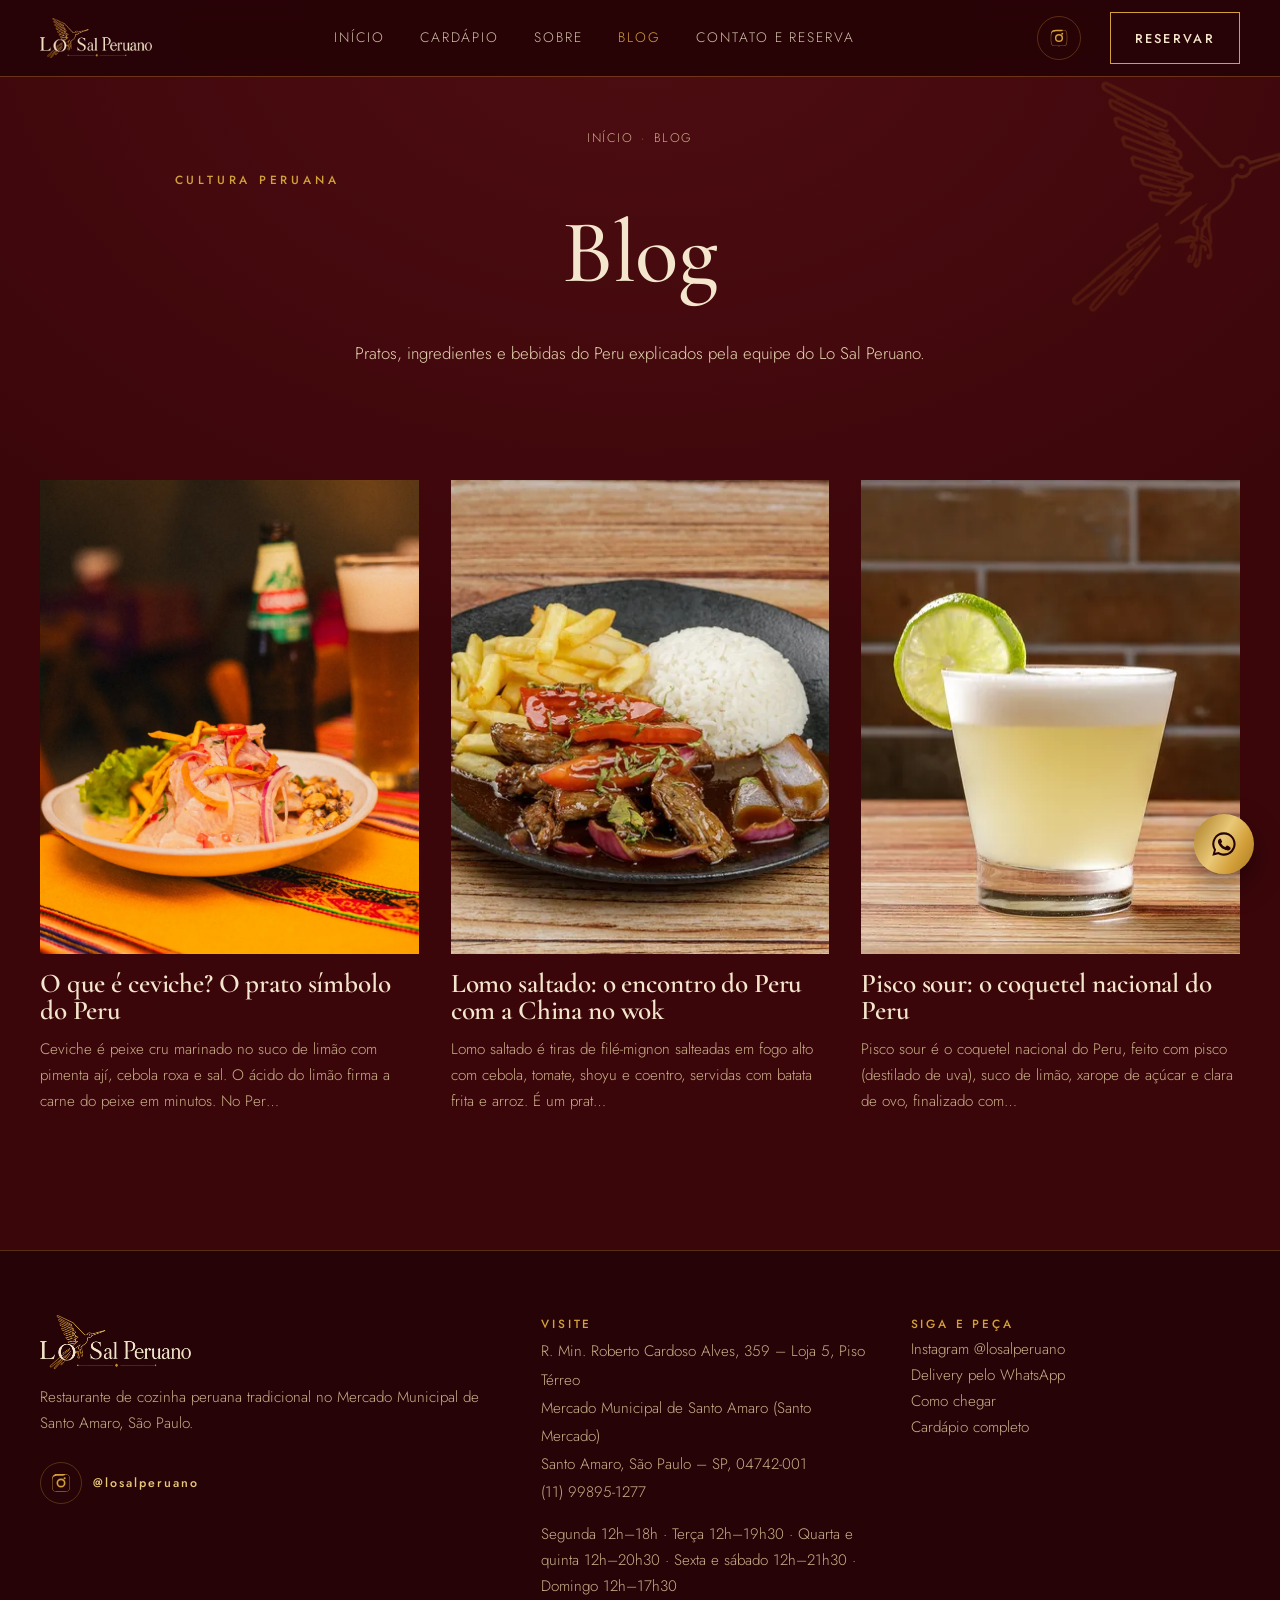
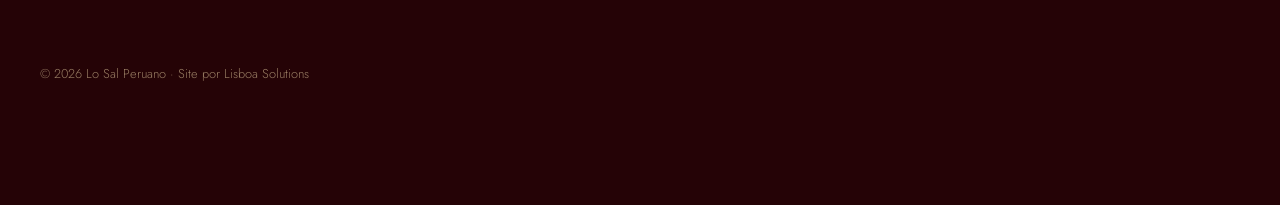
==== commit 1814d009: "Add files via upload" ====
--- a/blog/index.html
+++ b/blog/index.html
@@ -14,11 +14,11 @@
 <link rel="stylesheet" href="/assets/style.css">
 <script type="application/ld+json">{"@context":"https://schema.org","@graph":[{"@type":"BreadcrumbList","itemListElement":[{"@type":"ListItem","position":1,"name":"Início","item":"https://losalperuano.com.br/"},{"@type":"ListItem","position":2,"name":"Blog","item":"https://losalperuano.com.br/blog/"}]},{"@type":"Blog","url":"https://losalperuano.com.br/blog/","name":"Blog Lo Sal Peruano","publisher":{"@id":"https://losalperuano.com.br/#restaurante"}}]}</script></head><body><a class="skip" href="#conteudo">Pular para o conteúdo</a>
 <header class="hdr"><div class="wrap"><a class="brand" href="/" aria-label="Lo Sal Peruano, página inicial"><img src="/img/logo.webp" alt="Lo Sal Peruano – Cocina Tradicional" width="600" height="214"></a>
-<nav class="nav" aria-label="Principal"><a href="/">Início</a><a href="/cardapio/">Cardápio</a><a href="/sobre/">Sobre</a><a href="/blog/" aria-current="page">Blog</a><a href="/contato/">Contato e reserva</a></nav><a class="btn" href="https://wa.me/5511998951277?text=Ol%C3%A1%21%20Quero%20reservar%20uma%20mesa%20no%20Lo%20Sal%20Peruano." target="_blank" rel="noopener">Reservar</a>
+<nav class="nav" aria-label="Principal"><a href="/">Início</a><a href="/cardapio/">Cardápio</a><a href="/sobre/">Sobre</a><a href="/blog/" aria-current="page">Blog</a><a href="/contato/">Contato e reserva</a><a class="ig-nav" href="https://www.instagram.com/losalperuano/" target="_blank" rel="noopener"><svg viewBox="0 0 24 24" aria-hidden="true"><path d="M12 2.2c3.2 0 3.6 0 4.8.1 1.2.1 1.8.2 2.2.4.6.2 1 .5 1.4.9.4.4.7.8.9 1.4.2.4.4 1 .4 2.2.1 1.3.1 1.6.1 4.8s0 3.6-.1 4.8c-.1 1.2-.2 1.8-.4 2.2-.2.6-.5 1-.9 1.4-.4.4-.8.7-1.4.9-.4.2-1 .4-2.2.4-1.3.1-1.6.1-4.8.1s-3.6 0-4.8-.1c-1.2-.1-1.8-.2-2.2-.4-.6-.2-1-.5-1.4-.9-.4-.4-.7-.8-.9-1.4-.2-.4-.4-1-.4-2.2C2.2 15.6 2.2 15.2 2.2 12s0-3.6.1-4.8c.1-1.2.2-1.8.4-2.2.2-.6.5-1 .9-1.4.4-.4.8-.7 1.4-.9.4-.2 1-.4 2.2-.4C8.4 2.2 8.8 2.2 12 2.2zm0 1.8c-3.1 0-3.5 0-4.7.1-1.1.1-1.7.2-2.1.4-.5.2-.9.4-1.3.8-.4.4-.6.8-.8 1.3-.2.4-.3 1-.4 2.1C2.6 9.9 2.6 10.3 2.6 12s0 3.5.1 4.7c.1 1.1.2 1.7.4 2.1.2.5.4.9.8 1.3.4.4.8.6 1.3.8.4.2 1 .3 2.1.4 1.2.1 1.6.1 4.7.1s3.5 0 4.7-.1c1.1-.1 1.7-.2 2.1-.4.5-.2.9-.4 1.3-.8.4-.4.6-.8.8-1.3.2-.4.3-1 .4-2.1.1-1.2.1-1.6.1-4.7s0-3.5-.1-4.7c-.1-1.1-.2-1.7-.4-2.1-.2-.5-.4-.9-.8-1.3-.4-.4-.8-.6-1.3-.8-.4-.2-1-.3-2.1-.4C15.5 4 15.1 4 12 4zm0 3.1a4.9 4.9 0 1 1 0 9.8 4.9 4.9 0 0 1 0-9.8zm0 8a3.1 3.1 0 1 0 0-6.2 3.1 3.1 0 0 0 0 6.2zm5.1-8.3a1.1 1.1 0 1 1-2.3 0 1.1 1.1 0 0 1 2.3 0z"/></svg>@losalperuano</a></nav><a class="ig" href="https://www.instagram.com/losalperuano/" target="_blank" rel="noopener" aria-label="Instagram @losalperuano"><svg viewBox="0 0 24 24" aria-hidden="true"><path d="M12 2.2c3.2 0 3.6 0 4.8.1 1.2.1 1.8.2 2.2.4.6.2 1 .5 1.4.9.4.4.7.8.9 1.4.2.4.4 1 .4 2.2.1 1.3.1 1.6.1 4.8s0 3.6-.1 4.8c-.1 1.2-.2 1.8-.4 2.2-.2.6-.5 1-.9 1.4-.4.4-.8.7-1.4.9-.4.2-1 .4-2.2.4-1.3.1-1.6.1-4.8.1s-3.6 0-4.8-.1c-1.2-.1-1.8-.2-2.2-.4-.6-.2-1-.5-1.4-.9-.4-.4-.7-.8-.9-1.4-.2-.4-.4-1-.4-2.2C2.2 15.6 2.2 15.2 2.2 12s0-3.6.1-4.8c.1-1.2.2-1.8.4-2.2.2-.6.5-1 .9-1.4.4-.4.8-.7 1.4-.9.4-.2 1-.4 2.2-.4C8.4 2.2 8.8 2.2 12 2.2zm0 1.8c-3.1 0-3.5 0-4.7.1-1.1.1-1.7.2-2.1.4-.5.2-.9.4-1.3.8-.4.4-.6.8-.8 1.3-.2.4-.3 1-.4 2.1C2.6 9.9 2.6 10.3 2.6 12s0 3.5.1 4.7c.1 1.1.2 1.7.4 2.1.2.5.4.9.8 1.3.4.4.8.6 1.3.8.4.2 1 .3 2.1.4 1.2.1 1.6.1 4.7.1s3.5 0 4.7-.1c1.1-.1 1.7-.2 2.1-.4.5-.2.9-.4 1.3-.8.4-.4.6-.8.8-1.3.2-.4.3-1 .4-2.1.1-1.2.1-1.6.1-4.7s0-3.5-.1-4.7c-.1-1.1-.2-1.7-.4-2.1-.2-.5-.4-.9-.8-1.3-.4-.4-.8-.6-1.3-.8-.4-.2-1-.3-2.1-.4C15.5 4 15.1 4 12 4zm0 3.1a4.9 4.9 0 1 1 0 9.8 4.9 4.9 0 0 1 0-9.8zm0 8a3.1 3.1 0 1 0 0-6.2 3.1 3.1 0 0 0 0 6.2zm5.1-8.3a1.1 1.1 0 1 1-2.3 0 1.1 1.1 0 0 1 2.3 0z"/></svg></a><a class="btn" href="https://wa.me/5511998951277?text=Ol%C3%A1%21%20Quero%20reservar%20uma%20mesa%20no%20Lo%20Sal%20Peruano." target="_blank" rel="noopener">Reservar</a>
 <button class="menu-tg" aria-label="Abrir menu" aria-expanded="false"><span></span><span></span></button></div></header>
 <main id="conteudo"><section class="page-hero"><img class="bird" src="/img/beija-flor.webp" alt="" width="256" height="248"><div class="wrap"><nav class="crumbs" aria-label="Você está em"><ol><li><a href="/">Início</a></li><li aria-current="page">Blog</li></ol></nav><p class="kicker">Cultura peruana</p><h1>Blog</h1><p class="lead">Pratos, ingredientes e bebidas do Peru explicados pela equipe do Lo Sal Peruano.</p></div></section><section style="padding-top:3rem"><div class="wrap posts"><a class="post-card rv" href="/blog/o-que-e-ceviche/"><img src="/img/slide/ceviche-de-pescado.webp" alt="O que é ceviche? O prato símbolo do Peru" width="640" height="427" loading="lazy"><h3>O que é ceviche? O prato símbolo do Peru</h3><p>Ceviche é peixe cru marinado no suco de limão com pimenta ají, cebola roxa e sal. O ácido do limão firma a carne do peixe em minutos. No Per…</p></a><a class="post-card rv" href="/blog/lomo-saltado/"><img src="/img/sq/lomo-saltado.webp" alt="Lomo saltado: o encontro do Peru com a China no wok" width="640" height="427" loading="lazy"><h3>Lomo saltado: o encontro do Peru com a China no wok</h3><p>Lomo saltado é tiras de filé-mignon salteadas em fogo alto com cebola, tomate, shoyu e coentro, servidas com batata frita e arroz. É um prat…</p></a><a class="post-card rv" href="/blog/pisco-sour/"><img src="/img/sq/pisco-sour.webp" alt="Pisco sour: o coquetel nacional do Peru" width="640" height="427" loading="lazy"><h3>Pisco sour: o coquetel nacional do Peru</h3><p>Pisco sour é o coquetel nacional do Peru, feito com pisco (destilado de uva), suco de limão, xarope de açúcar e clara de ovo, finalizado com…</p></a></div></section></main>
 <footer class="ftr"><div class="wrap"><div class="grid"><div><img class="logo" src="/img/logo.webp" alt="Lo Sal Peruano" width="600" height="214" loading="lazy">
-<p>Restaurante de cozinha peruana tradicional no Mercado Municipal de Santo Amaro, São Paulo.</p></div>
+<p>Restaurante de cozinha peruana tradicional no Mercado Municipal de Santo Amaro, São Paulo.</p><a class="ig-foot" href="https://www.instagram.com/losalperuano/" target="_blank" rel="noopener" aria-label="Instagram @losalperuano"><svg viewBox="0 0 24 24" aria-hidden="true"><path d="M12 2.2c3.2 0 3.6 0 4.8.1 1.2.1 1.8.2 2.2.4.6.2 1 .5 1.4.9.4.4.7.8.9 1.4.2.4.4 1 .4 2.2.1 1.3.1 1.6.1 4.8s0 3.6-.1 4.8c-.1 1.2-.2 1.8-.4 2.2-.2.6-.5 1-.9 1.4-.4.4-.8.7-1.4.9-.4.2-1 .4-2.2.4-1.3.1-1.6.1-4.8.1s-3.6 0-4.8-.1c-1.2-.1-1.8-.2-2.2-.4-.6-.2-1-.5-1.4-.9-.4-.4-.7-.8-.9-1.4-.2-.4-.4-1-.4-2.2C2.2 15.6 2.2 15.2 2.2 12s0-3.6.1-4.8c.1-1.2.2-1.8.4-2.2.2-.6.5-1 .9-1.4.4-.4.8-.7 1.4-.9.4-.2 1-.4 2.2-.4C8.4 2.2 8.8 2.2 12 2.2zm0 1.8c-3.1 0-3.5 0-4.7.1-1.1.1-1.7.2-2.1.4-.5.2-.9.4-1.3.8-.4.4-.6.8-.8 1.3-.2.4-.3 1-.4 2.1C2.6 9.9 2.6 10.3 2.6 12s0 3.5.1 4.7c.1 1.1.2 1.7.4 2.1.2.5.4.9.8 1.3.4.4.8.6 1.3.8.4.2 1 .3 2.1.4 1.2.1 1.6.1 4.7.1s3.5 0 4.7-.1c1.1-.1 1.7-.2 2.1-.4.5-.2.9-.4 1.3-.8.4-.4.6-.8.8-1.3.2-.4.3-1 .4-2.1.1-1.2.1-1.6.1-4.7s0-3.5-.1-4.7c-.1-1.1-.2-1.7-.4-2.1-.2-.5-.4-.9-.8-1.3-.4-.4-.8-.6-1.3-.8-.4-.2-1-.3-2.1-.4C15.5 4 15.1 4 12 4zm0 3.1a4.9 4.9 0 1 1 0 9.8 4.9 4.9 0 0 1 0-9.8zm0 8a3.1 3.1 0 1 0 0-6.2 3.1 3.1 0 0 0 0 6.2zm5.1-8.3a1.1 1.1 0 1 1-2.3 0 1.1 1.1 0 0 1 2.3 0z"/></svg><span>@losalperuano</span></a></div>
 <div><h3>Visite</h3><address class="nap">R. Min. Roberto Cardoso Alves, 359 – Loja 5, Piso Térreo<br>Mercado Municipal de Santo Amaro (Santo Mercado)<br>Santo Amaro, São Paulo – SP, 04742-001<br><a href="tel:+551199895-1277">(11) 99895-1277</a></address><p style="margin-top:1rem">Segunda 12h–18h · Terça 12h–19h30 · Quarta e quinta 12h–20h30 · Sexta e sábado 12h–21h30 · Domingo 12h–17h30</p></div>
 <div><h3>Siga e peça</h3><p><a href="https://www.instagram.com/losalperuano/" target="_blank" rel="noopener">Instagram @losalperuano</a><br><a href="https://wa.me/5511998951277?text=Ol%C3%A1%21%20Voc%C3%AAs%20fazem%20delivery%3F%20Quero%20fazer%20um%20pedido." target="_blank" rel="noopener">Delivery pelo WhatsApp</a><br><a href="https://www.google.com/maps?cid=2345966665367776987" target="_blank" rel="noopener">Como chegar</a><br><a href="/cardapio/">Cardápio completo</a></p></div></div>
 <small>© 2026 Lo Sal Peruano · Site por Lisboa Solutions</small></div></footer>
--- a/assets/style.css
+++ b/assets/style.css
@@ -186,3 +186,14 @@
 .amb .frame:nth-child(2){margin-top:4rem}
 .amb .frame::before{inset:10px -10px -10px 10px}
 @media (max-width:900px){.amb{gap:.9rem;margin-top:.5rem}.amb .frame:nth-child(2){margin-top:2.5rem}.amb .frame::before{inset:6px -6px -6px 6px}}
+.ig{display:grid;place-items:center;width:44px;height:44px;border:1px solid var(--line);border-radius:50%;margin-left:auto;margin-right:.8rem;transition:border-color .3s,background .3s}
+.ig svg,.ig-foot svg,.ig-nav svg{fill:var(--ouro)}
+.ig svg{width:20px;height:20px}
+.ig:hover{border-color:var(--ouro);background:rgba(212,160,58,.1)}
+.ig-nav{display:none!important}
+.ig-foot{display:inline-flex;align-items:center;gap:.7rem;margin-top:.6rem;text-decoration:none;color:var(--ouro-2)}
+.ig-foot svg{width:22px;height:22px;padding:9px;box-sizing:content-box;border:1px solid var(--line);border-radius:50%;transition:background .3s}
+.ig-foot:hover svg{background:rgba(212,160,58,.12)}
+.ig-foot span{font:500 .78rem var(--sans);letter-spacing:.16em}
+@media (max-width:900px){.ig{width:40px;height:40px;margin-right:.3rem}.ig-nav{display:inline-flex!important;align-items:center;gap:.6rem;font:500 1rem var(--sans)!important;letter-spacing:.12em!important;color:var(--ouro);margin-top:1rem}.ig-nav svg{width:22px;height:22px}}
+@media (min-width:901px){.nav{margin-inline:auto}.ig{margin-left:0}}
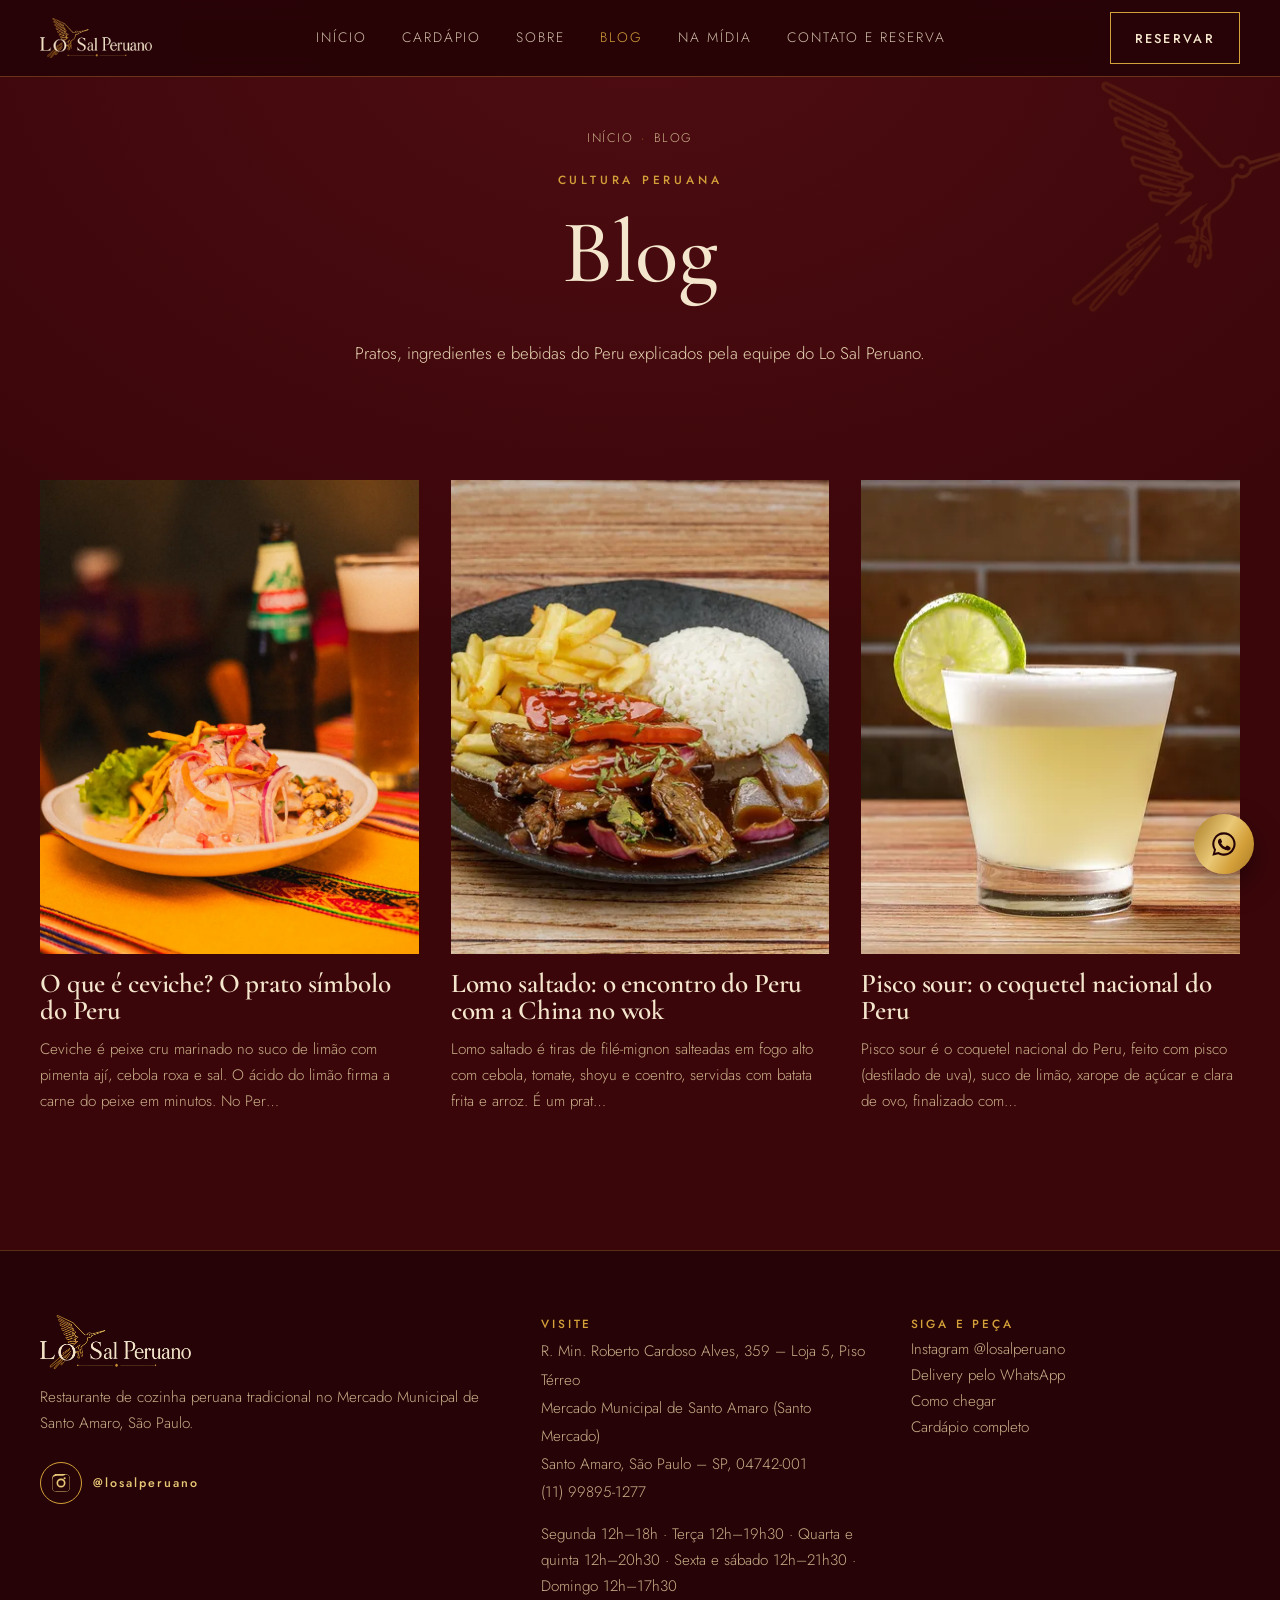
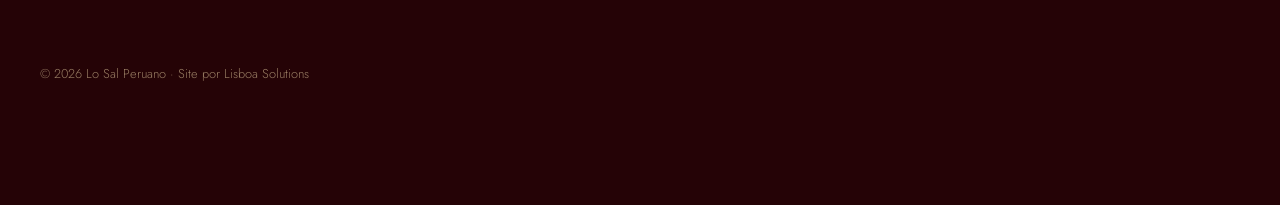
==== commit c955117c: "Add files via upload" ====
--- a/blog/index.html
+++ b/blog/index.html
@@ -14,7 +14,7 @@
 <link rel="stylesheet" href="/assets/style.css">
 <script type="application/ld+json">{"@context":"https://schema.org","@graph":[{"@type":"BreadcrumbList","itemListElement":[{"@type":"ListItem","position":1,"name":"Início","item":"https://losalperuano.com.br/"},{"@type":"ListItem","position":2,"name":"Blog","item":"https://losalperuano.com.br/blog/"}]},{"@type":"Blog","url":"https://losalperuano.com.br/blog/","name":"Blog Lo Sal Peruano","publisher":{"@id":"https://losalperuano.com.br/#restaurante"}}]}</script></head><body><a class="skip" href="#conteudo">Pular para o conteúdo</a>
 <header class="hdr"><div class="wrap"><a class="brand" href="/" aria-label="Lo Sal Peruano, página inicial"><img src="/img/logo.webp" alt="Lo Sal Peruano – Cocina Tradicional" width="600" height="214"></a>
-<nav class="nav" aria-label="Principal"><a href="/">Início</a><a href="/cardapio/">Cardápio</a><a href="/sobre/">Sobre</a><a href="/blog/" aria-current="page">Blog</a><a href="/contato/">Contato e reserva</a><a class="ig-nav" href="https://www.instagram.com/losalperuano/" target="_blank" rel="noopener"><svg viewBox="0 0 24 24" aria-hidden="true"><path d="M12 2.2c3.2 0 3.6 0 4.8.1 1.2.1 1.8.2 2.2.4.6.2 1 .5 1.4.9.4.4.7.8.9 1.4.2.4.4 1 .4 2.2.1 1.3.1 1.6.1 4.8s0 3.6-.1 4.8c-.1 1.2-.2 1.8-.4 2.2-.2.6-.5 1-.9 1.4-.4.4-.8.7-1.4.9-.4.2-1 .4-2.2.4-1.3.1-1.6.1-4.8.1s-3.6 0-4.8-.1c-1.2-.1-1.8-.2-2.2-.4-.6-.2-1-.5-1.4-.9-.4-.4-.7-.8-.9-1.4-.2-.4-.4-1-.4-2.2C2.2 15.6 2.2 15.2 2.2 12s0-3.6.1-4.8c.1-1.2.2-1.8.4-2.2.2-.6.5-1 .9-1.4.4-.4.8-.7 1.4-.9.4-.2 1-.4 2.2-.4C8.4 2.2 8.8 2.2 12 2.2zm0 1.8c-3.1 0-3.5 0-4.7.1-1.1.1-1.7.2-2.1.4-.5.2-.9.4-1.3.8-.4.4-.6.8-.8 1.3-.2.4-.3 1-.4 2.1C2.6 9.9 2.6 10.3 2.6 12s0 3.5.1 4.7c.1 1.1.2 1.7.4 2.1.2.5.4.9.8 1.3.4.4.8.6 1.3.8.4.2 1 .3 2.1.4 1.2.1 1.6.1 4.7.1s3.5 0 4.7-.1c1.1-.1 1.7-.2 2.1-.4.5-.2.9-.4 1.3-.8.4-.4.6-.8.8-1.3.2-.4.3-1 .4-2.1.1-1.2.1-1.6.1-4.7s0-3.5-.1-4.7c-.1-1.1-.2-1.7-.4-2.1-.2-.5-.4-.9-.8-1.3-.4-.4-.8-.6-1.3-.8-.4-.2-1-.3-2.1-.4C15.5 4 15.1 4 12 4zm0 3.1a4.9 4.9 0 1 1 0 9.8 4.9 4.9 0 0 1 0-9.8zm0 8a3.1 3.1 0 1 0 0-6.2 3.1 3.1 0 0 0 0 6.2zm5.1-8.3a1.1 1.1 0 1 1-2.3 0 1.1 1.1 0 0 1 2.3 0z"/></svg>@losalperuano</a></nav><a class="ig" href="https://www.instagram.com/losalperuano/" target="_blank" rel="noopener" aria-label="Instagram @losalperuano"><svg viewBox="0 0 24 24" aria-hidden="true"><path d="M12 2.2c3.2 0 3.6 0 4.8.1 1.2.1 1.8.2 2.2.4.6.2 1 .5 1.4.9.4.4.7.8.9 1.4.2.4.4 1 .4 2.2.1 1.3.1 1.6.1 4.8s0 3.6-.1 4.8c-.1 1.2-.2 1.8-.4 2.2-.2.6-.5 1-.9 1.4-.4.4-.8.7-1.4.9-.4.2-1 .4-2.2.4-1.3.1-1.6.1-4.8.1s-3.6 0-4.8-.1c-1.2-.1-1.8-.2-2.2-.4-.6-.2-1-.5-1.4-.9-.4-.4-.7-.8-.9-1.4-.2-.4-.4-1-.4-2.2C2.2 15.6 2.2 15.2 2.2 12s0-3.6.1-4.8c.1-1.2.2-1.8.4-2.2.2-.6.5-1 .9-1.4.4-.4.8-.7 1.4-.9.4-.2 1-.4 2.2-.4C8.4 2.2 8.8 2.2 12 2.2zm0 1.8c-3.1 0-3.5 0-4.7.1-1.1.1-1.7.2-2.1.4-.5.2-.9.4-1.3.8-.4.4-.6.8-.8 1.3-.2.4-.3 1-.4 2.1C2.6 9.9 2.6 10.3 2.6 12s0 3.5.1 4.7c.1 1.1.2 1.7.4 2.1.2.5.4.9.8 1.3.4.4.8.6 1.3.8.4.2 1 .3 2.1.4 1.2.1 1.6.1 4.7.1s3.5 0 4.7-.1c1.1-.1 1.7-.2 2.1-.4.5-.2.9-.4 1.3-.8.4-.4.6-.8.8-1.3.2-.4.3-1 .4-2.1.1-1.2.1-1.6.1-4.7s0-3.5-.1-4.7c-.1-1.1-.2-1.7-.4-2.1-.2-.5-.4-.9-.8-1.3-.4-.4-.8-.6-1.3-.8-.4-.2-1-.3-2.1-.4C15.5 4 15.1 4 12 4zm0 3.1a4.9 4.9 0 1 1 0 9.8 4.9 4.9 0 0 1 0-9.8zm0 8a3.1 3.1 0 1 0 0-6.2 3.1 3.1 0 0 0 0 6.2zm5.1-8.3a1.1 1.1 0 1 1-2.3 0 1.1 1.1 0 0 1 2.3 0z"/></svg></a><a class="btn" href="https://wa.me/5511998951277?text=Ol%C3%A1%21%20Quero%20reservar%20uma%20mesa%20no%20Lo%20Sal%20Peruano." target="_blank" rel="noopener">Reservar</a>
+<nav class="nav" aria-label="Principal"><a href="/">Início</a><a href="/cardapio/">Cardápio</a><a href="/sobre/">Sobre</a><a href="/blog/" aria-current="page">Blog</a><a href="/na-midia/">Na mídia</a><a href="/contato/">Contato e reserva</a></nav><a class="btn" href="https://wa.me/5511998951277?text=Ol%C3%A1%21%20Quero%20reservar%20uma%20mesa%20no%20Lo%20Sal%20Peruano." target="_blank" rel="noopener">Reservar</a>
 <button class="menu-tg" aria-label="Abrir menu" aria-expanded="false"><span></span><span></span></button></div></header>
 <main id="conteudo"><section class="page-hero"><img class="bird" src="/img/beija-flor.webp" alt="" width="256" height="248"><div class="wrap"><nav class="crumbs" aria-label="Você está em"><ol><li><a href="/">Início</a></li><li aria-current="page">Blog</li></ol></nav><p class="kicker">Cultura peruana</p><h1>Blog</h1><p class="lead">Pratos, ingredientes e bebidas do Peru explicados pela equipe do Lo Sal Peruano.</p></div></section><section style="padding-top:3rem"><div class="wrap posts"><a class="post-card rv" href="/blog/o-que-e-ceviche/"><img src="/img/slide/ceviche-de-pescado.webp" alt="O que é ceviche? O prato símbolo do Peru" width="640" height="427" loading="lazy"><h3>O que é ceviche? O prato símbolo do Peru</h3><p>Ceviche é peixe cru marinado no suco de limão com pimenta ají, cebola roxa e sal. O ácido do limão firma a carne do peixe em minutos. No Per…</p></a><a class="post-card rv" href="/blog/lomo-saltado/"><img src="/img/sq/lomo-saltado.webp" alt="Lomo saltado: o encontro do Peru com a China no wok" width="640" height="427" loading="lazy"><h3>Lomo saltado: o encontro do Peru com a China no wok</h3><p>Lomo saltado é tiras de filé-mignon salteadas em fogo alto com cebola, tomate, shoyu e coentro, servidas com batata frita e arroz. É um prat…</p></a><a class="post-card rv" href="/blog/pisco-sour/"><img src="/img/sq/pisco-sour.webp" alt="Pisco sour: o coquetel nacional do Peru" width="640" height="427" loading="lazy"><h3>Pisco sour: o coquetel nacional do Peru</h3><p>Pisco sour é o coquetel nacional do Peru, feito com pisco (destilado de uva), suco de limão, xarope de açúcar e clara de ovo, finalizado com…</p></a></div></section></main>
 <footer class="ftr"><div class="wrap"><div class="grid"><div><img class="logo" src="/img/logo.webp" alt="Lo Sal Peruano" width="600" height="214" loading="lazy">
--- a/assets/style.css
+++ b/assets/style.css
@@ -186,14 +186,20 @@
 .amb .frame:nth-child(2){margin-top:4rem}
 .amb .frame::before{inset:10px -10px -10px 10px}
 @media (max-width:900px){.amb{gap:.9rem;margin-top:.5rem}.amb .frame:nth-child(2){margin-top:2.5rem}.amb .frame::before{inset:6px -6px -6px 6px}}
-.ig{display:grid;place-items:center;width:44px;height:44px;border:1px solid var(--line);border-radius:50%;margin-left:auto;margin-right:.8rem;transition:border-color .3s,background .3s}
-.ig svg,.ig-foot svg,.ig-nav svg{fill:var(--ouro)}
-.ig svg{width:20px;height:20px}
-.ig:hover{border-color:var(--ouro);background:rgba(212,160,58,.1)}
-.ig-nav{display:none!important}
+.ig-foot svg{fill:var(--ouro-2)}
 .ig-foot{display:inline-flex;align-items:center;gap:.7rem;margin-top:.6rem;text-decoration:none;color:var(--ouro-2)}
 .ig-foot svg{width:22px;height:22px;padding:9px;box-sizing:content-box;border:1px solid var(--line);border-radius:50%;transition:background .3s}
 .ig-foot:hover svg{background:rgba(212,160,58,.12)}
 .ig-foot span{font:500 .78rem var(--sans);letter-spacing:.16em}
-@media (max-width:900px){.ig{width:40px;height:40px;margin-right:.3rem}.ig-nav{display:inline-flex!important;align-items:center;gap:.6rem;font:500 1rem var(--sans)!important;letter-spacing:.12em!important;color:var(--ouro);margin-top:1rem}.ig-nav svg{width:22px;height:22px}}
-@media (min-width:901px){.nav{margin-inline:auto}.ig{margin-left:0}}
+
+.ig-foot svg{border-color:var(--ouro)}
+.ig-foot span{color:var(--ouro-2)}
+.midias{display:grid;grid-template-columns:repeat(2,1fr);gap:1.5rem}
+.mid{border:1px solid var(--line);padding:2rem;background:rgba(37,3,6,.5);display:flex;flex-direction:column}
+.mid:first-child{grid-column:1/-1;background:linear-gradient(135deg,rgba(212,160,58,.1),rgba(37,3,6,.5));border-color:var(--ouro)}
+.mid h2{font-size:clamp(1.5rem,4.5vw,2rem);margin-bottom:.6rem}
+.mid h2 a{text-decoration:none}.mid h2 a:hover{color:var(--ouro-2)}
+.mid p:not(.kicker){color:var(--creme-2);font-size:.98rem}
+.mid .btn{margin-top:auto;align-self:flex-start}
+@media (max-width:900px){.midias{grid-template-columns:1fr}.mid{padding:1.5rem}}
+.page-hero .kicker{margin-inline:auto}
